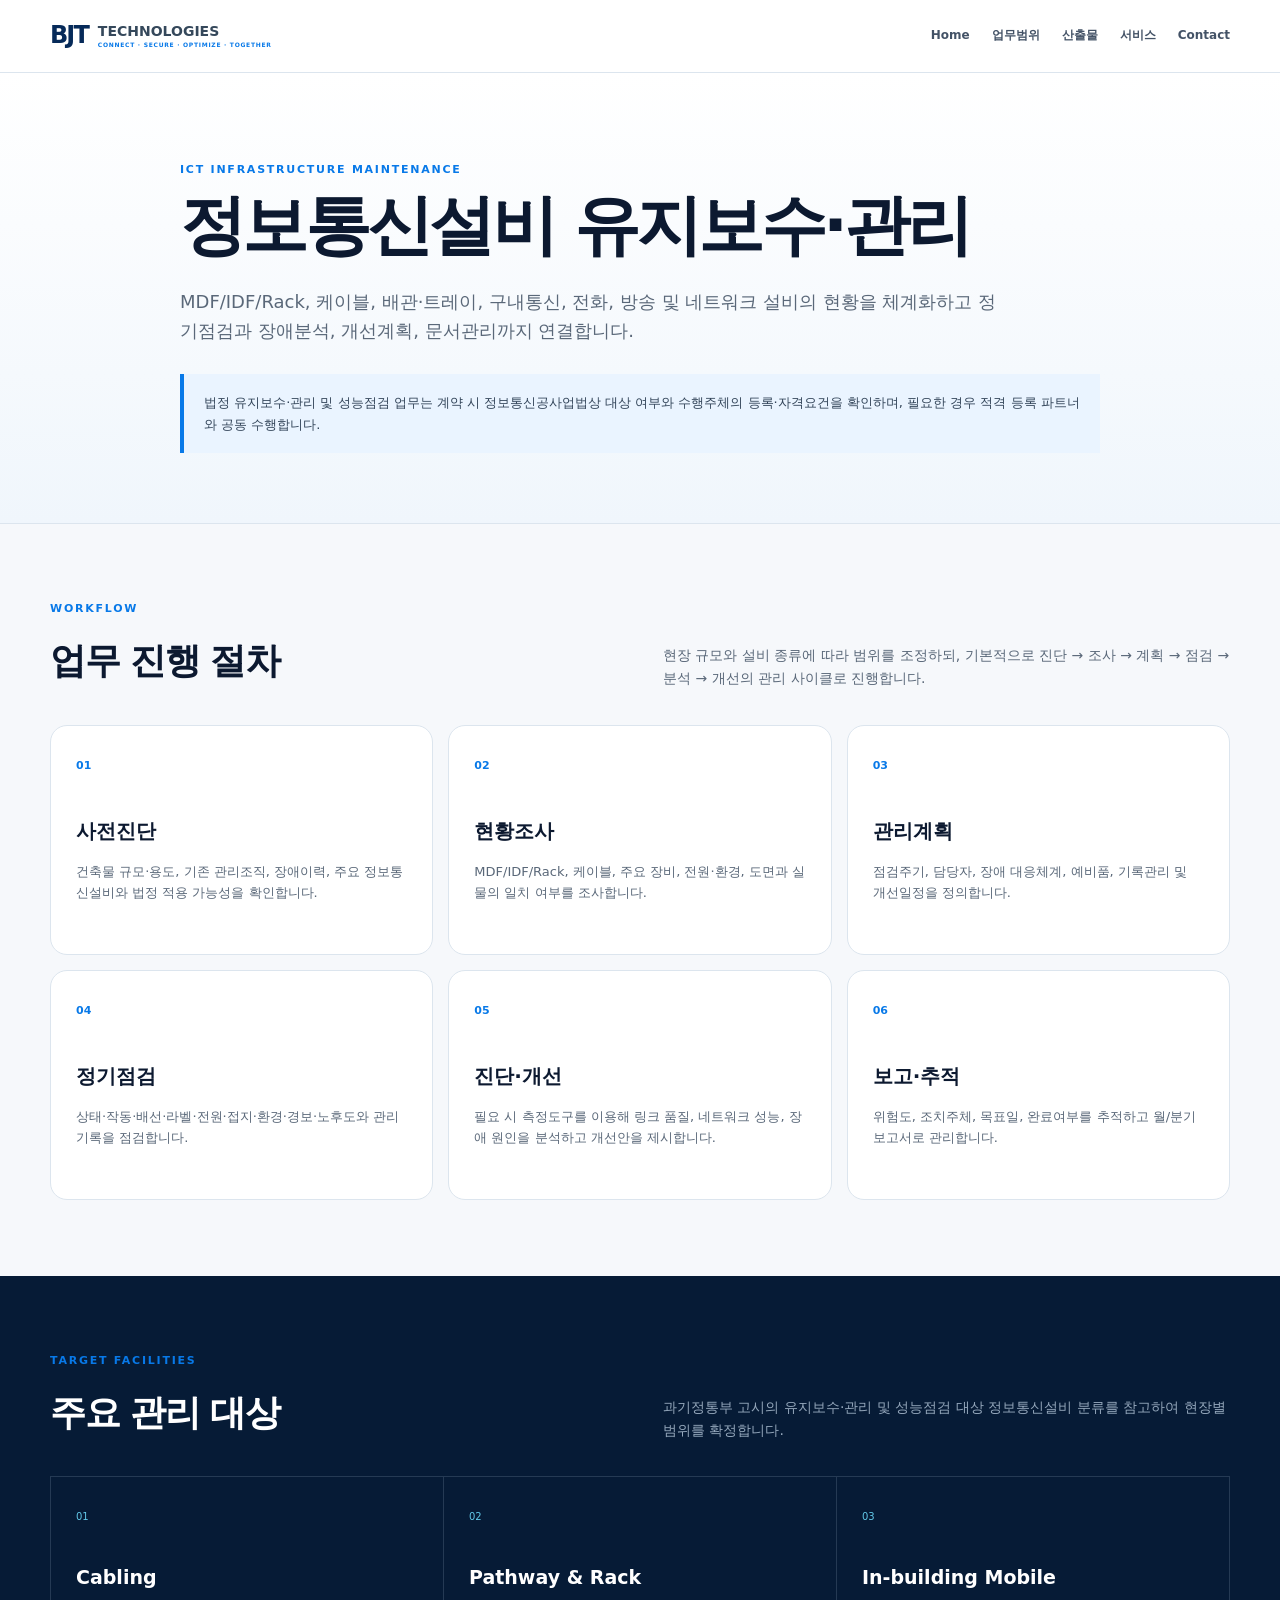
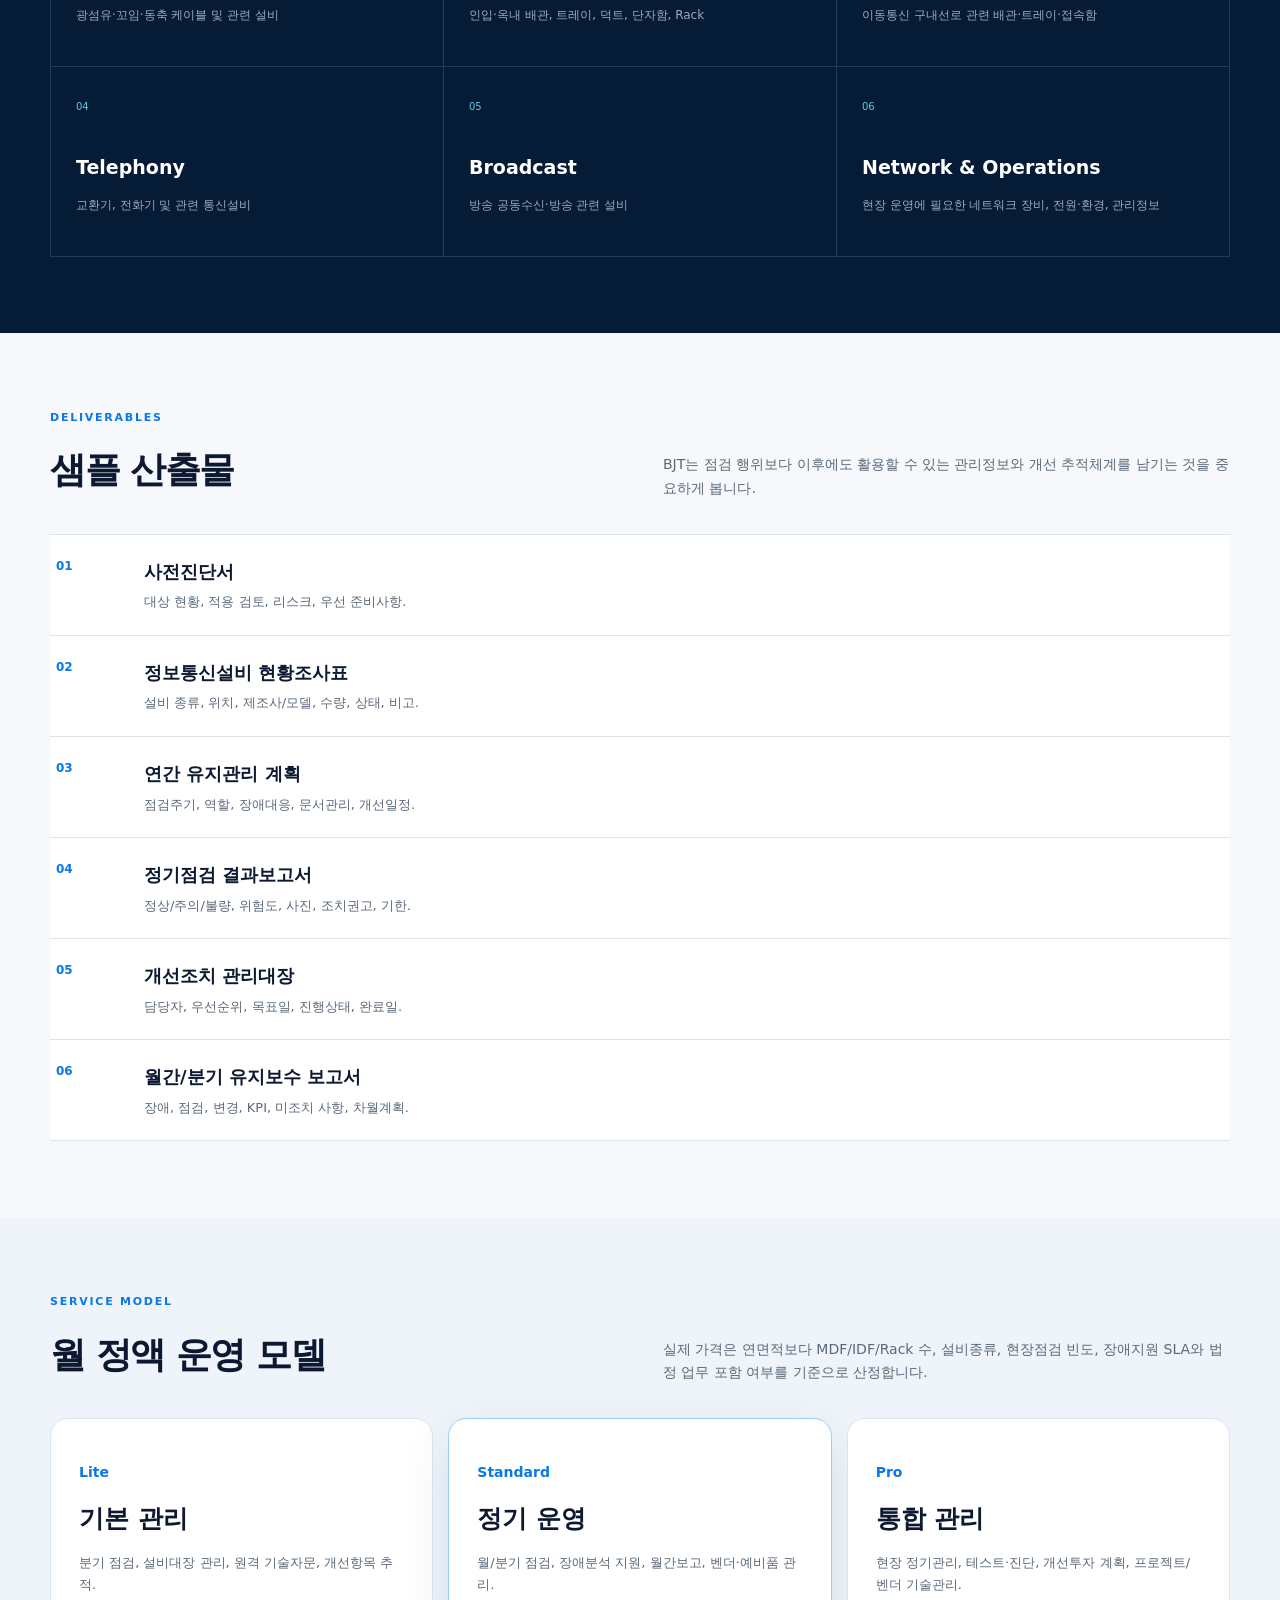
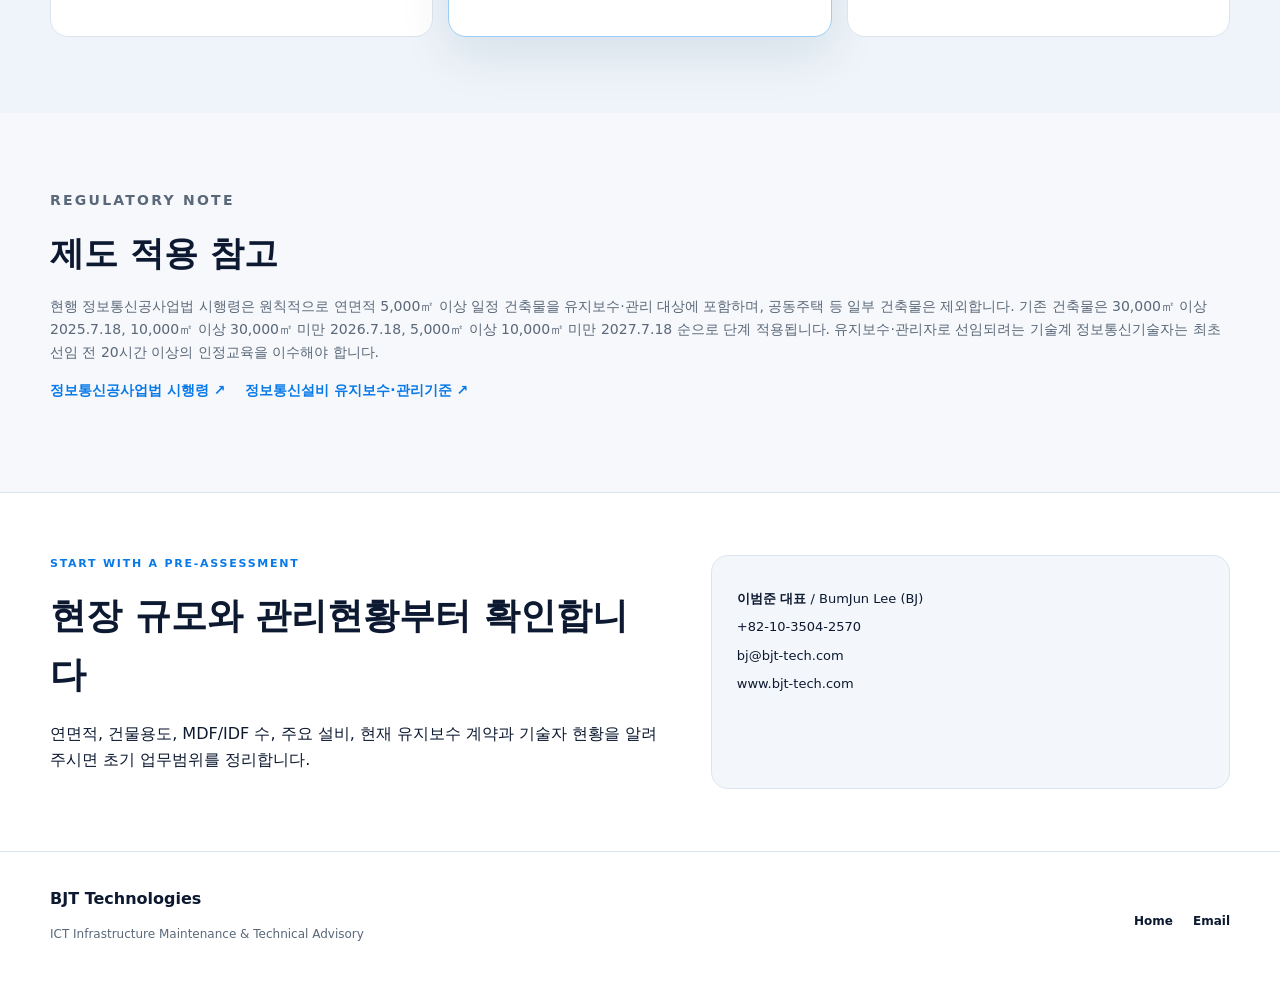
==== maintenance.html @ 9e3549b2 "Add ICT maintenance service page" ====
<!doctype html>
<html lang="ko"><head><meta charset="utf-8"/><meta name="viewport" content="width=device-width, initial-scale=1"/><meta name="description" content="BJT Technologies 정보통신설비 유지보수·관리 서비스: 사전진단, 현황조사, 정기점검, 장애분석, 개선계획, 월간보고."/><title>정보통신설비 유지보수 | BJT Technologies</title><link rel="stylesheet" href="./styles.css"/></head>
<body>
<header class="site-header"><div class="shell nav-wrap"><a class="brand" href="./index.html"><span class="logo-mark">BJT</span><span class="logo-text">TECHNOLOGIES<small>CONNECT · SECURE · OPTIMIZE · TOGETHER</small></span></a><nav class="nav"><a href="./index.html">Home</a><a href="#scope">업무범위</a><a href="#deliverables">산출물</a><a href="#plans">서비스</a><a href="#contact">Contact</a></nav></div></header>
<main>
<section class="hero maintenance-hero"><div class="shell narrow"><p class="eyebrow">ICT INFRASTRUCTURE MAINTENANCE</p><h1>정보통신설비 유지보수·관리</h1><p class="hero-lead">MDF/IDF/Rack, 케이블, 배관·트레이, 구내통신, 전화, 방송 및 네트워크 설비의 현황을 체계화하고 정기점검과 장애분석, 개선계획, 문서관리까지 연결합니다.</p><div class="notice">법정 유지보수·관리 및 성능점검 업무는 계약 시 정보통신공사업법상 대상 여부와 수행주체의 등록·자격요건을 확인하며, 필요한 경우 적격 등록 파트너와 공동 수행합니다.</div></div></section>
<section class="shell section" id="scope"><div class="section-title"><div><p class="eyebrow">WORKFLOW</p><h2>업무 진행 절차</h2></div><p>현장 규모와 설비 종류에 따라 범위를 조정하되, 기본적으로 진단 → 조사 → 계획 → 점검 → 분석 → 개선의 관리 사이클로 진행합니다.</p></div>
<div class="process-grid"><article><b>01</b><h3>사전진단</h3><p>건축물 규모·용도, 기존 관리조직, 장애이력, 주요 정보통신설비와 법정 적용 가능성을 확인합니다.</p></article><article><b>02</b><h3>현황조사</h3><p>MDF/IDF/Rack, 케이블, 주요 장비, 전원·환경, 도면과 실물의 일치 여부를 조사합니다.</p></article><article><b>03</b><h3>관리계획</h3><p>점검주기, 담당자, 장애 대응체계, 예비품, 기록관리 및 개선일정을 정의합니다.</p></article><article><b>04</b><h3>정기점검</h3><p>상태·작동·배선·라벨·전원·접지·환경·경보·노후도와 관리기록을 점검합니다.</p></article><article><b>05</b><h3>진단·개선</h3><p>필요 시 측정도구를 이용해 링크 품질, 네트워크 성능, 장애 원인을 분석하고 개선안을 제시합니다.</p></article><article><b>06</b><h3>보고·추적</h3><p>위험도, 조치주체, 목표일, 완료여부를 추적하고 월/분기 보고서로 관리합니다.</p></article></div></section>
<section class="dark-band"><div class="shell section"><div class="section-title light"><div><p class="eyebrow">TARGET FACILITIES</p><h2>주요 관리 대상</h2></div><p>과기정통부 고시의 유지보수·관리 및 성능점검 대상 정보통신설비 분류를 참고하여 현장별 범위를 확정합니다.</p></div><div class="topic-grid"><article><span>01</span><h3>Cabling</h3><p>광섬유·꼬임·동축 케이블 및 관련 설비</p></article><article><span>02</span><h3>Pathway & Rack</h3><p>인입·옥내 배관, 트레이, 덕트, 단자함, Rack</p></article><article><span>03</span><h3>In-building Mobile</h3><p>이동통신 구내선로 관련 배관·트레이·접속함</p></article><article><span>04</span><h3>Telephony</h3><p>교환기, 전화기 및 관련 통신설비</p></article><article><span>05</span><h3>Broadcast</h3><p>방송 공동수신·방송 관련 설비</p></article><article><span>06</span><h3>Network & Operations</h3><p>현장 운영에 필요한 네트워크 장비, 전원·환경, 관리정보</p></article></div></div></section>
<section class="shell section" id="deliverables"><div class="section-title"><div><p class="eyebrow">DELIVERABLES</p><h2>샘플 산출물</h2></div><p>BJT는 점검 행위보다 이후에도 활용할 수 있는 관리정보와 개선 추적체계를 남기는 것을 중요하게 봅니다.</p></div><div class="deliverable-list"><article><b>01</b><div><h3>사전진단서</h3><p>대상 현황, 적용 검토, 리스크, 우선 준비사항.</p></div></article><article><b>02</b><div><h3>정보통신설비 현황조사표</h3><p>설비 종류, 위치, 제조사/모델, 수량, 상태, 비고.</p></div></article><article><b>03</b><div><h3>연간 유지관리 계획</h3><p>점검주기, 역할, 장애대응, 문서관리, 개선일정.</p></div></article><article><b>04</b><div><h3>정기점검 결과보고서</h3><p>정상/주의/불량, 위험도, 사진, 조치권고, 기한.</p></div></article><article><b>05</b><div><h3>개선조치 관리대장</h3><p>담당자, 우선순위, 목표일, 진행상태, 완료일.</p></div></article><article><b>06</b><div><h3>월간/분기 유지보수 보고서</h3><p>장애, 점검, 변경, KPI, 미조치 사항, 차월계획.</p></div></article></div></section>
<section class="pricing-band" id="plans"><div class="shell section"><div class="section-title"><div><p class="eyebrow">SERVICE MODEL</p><h2>월 정액 운영 모델</h2></div><p>실제 가격은 연면적보다 MDF/IDF/Rack 수, 설비종류, 현장점검 빈도, 장애지원 SLA와 법정 업무 포함 여부를 기준으로 산정합니다.</p></div><div class="plan-grid"><article><h3>Lite</h3><strong>기본 관리</strong><p>분기 점검, 설비대장 관리, 원격 기술자문, 개선항목 추적.</p></article><article class="featured-plan"><h3>Standard</h3><strong>정기 운영</strong><p>월/분기 점검, 장애분석 지원, 월간보고, 벤더·예비품 관리.</p></article><article><h3>Pro</h3><strong>통합 관리</strong><p>현장 정기관리, 테스트·진단, 개선투자 계획, 프로젝트/벤더 기술관리.</p></article></div></div></section>
<section class="shell section compliance"><p class="eyebrow">REGULATORY NOTE</p><h2>제도 적용 참고</h2><p>현행 정보통신공사업법 시행령은 원칙적으로 연면적 5,000㎡ 이상 일정 건축물을 유지보수·관리 대상에 포함하며, 공동주택 등 일부 건축물은 제외합니다. 기존 건축물은 30,000㎡ 이상 2025.7.18, 10,000㎡ 이상 30,000㎡ 미만 2026.7.18, 5,000㎡ 이상 10,000㎡ 미만 2027.7.18 순으로 단계 적용됩니다. 유지보수·관리자로 선임되려는 기술계 정보통신기술자는 최초 선임 전 20시간 이상의 인정교육을 이수해야 합니다.</p><p class="legal-links"><a href="https://www.law.go.kr/LSW/lsLinkCommonInfo.do?lspttninfSeq=189089" target="_blank" rel="noreferrer">정보통신공사업법 시행령 ↗</a><a href="https://www.law.go.kr/admRulLsInfoP.do?admRulSeq=2100000261936" target="_blank" rel="noreferrer">정보통신설비 유지보수·관리기준 ↗</a></p></section>
<section class="contact-band" id="contact"><div class="shell contact-grid"><div><p class="eyebrow">START WITH A PRE-ASSESSMENT</p><h2>현장 규모와 관리현황부터 확인합니다</h2><p>연면적, 건물용도, MDF/IDF 수, 주요 설비, 현재 유지보수 계약과 기술자 현황을 알려주시면 초기 업무범위를 정리합니다.</p></div><div class="contact-card"><p><b>이범준 대표</b> / BumJun Lee (BJ)</p><p>+82-10-3504-2570</p><p><a href="mailto:bj@bjt-tech.com">bj@bjt-tech.com</a></p><p><a href="https://www.bjt-tech.com">www.bjt-tech.com</a></p></div></div></section>
</main><footer><div class="shell footer-grid"><div><strong>BJT Technologies</strong><p>ICT Infrastructure Maintenance & Technical Advisory</p></div><div class="footer-links"><a href="./index.html">Home</a><a href="mailto:bj@bjt-tech.com">Email</a></div></div></footer>
</body></html>
---- styles.css ----
:root{--bg:#f6f8fb;--ink:#0c1930;--muted:#5a6879;--line:#dce5ee;--blue:#0879e8;--cyan:#22b5df;--navy:#061b36;--card:#fff;--max:1180px}*{box-sizing:border-box}html{scroll-behavior:smooth}body{margin:0;background:var(--bg);color:var(--ink);font-family:Inter,ui-sans-serif,system-ui,-apple-system,BlinkMacSystemFont,"Segoe UI","Noto Sans KR",Arial,sans-serif;line-height:1.65}a{color:inherit;text-decoration:none}.shell{width:min(calc(100% - 40px),var(--max));margin:auto}.narrow{width:min(calc(100% - 40px),920px);margin:auto}.site-header{position:sticky;top:0;z-index:30;background:rgba(255,255,255,.94);backdrop-filter:blur(14px);border-bottom:1px solid var(--line)}.nav-wrap{min-height:72px;display:flex;align-items:center;justify-content:space-between;gap:25px}.brand{display:flex;align-items:center;gap:10px}.logo-mark{font-size:24px;font-weight:900;color:#062a59;letter-spacing:-.08em}.logo-text{font-weight:850;font-size:14px;color:#35485b;line-height:1.05}.logo-text small{display:block;font-size:6px;letter-spacing:.12em;color:#0879e8;margin-top:4px}.nav{display:flex;gap:22px;align-items:center;font-size:12px;font-weight:750;color:#435266}.nav a:hover{color:var(--blue)}.hero{background:linear-gradient(180deg,#fff 0%,#f0f6fc 100%);border-bottom:1px solid var(--line)}.corporate-hero{padding:88px 0 76px}.maintenance-hero{padding:88px 0 70px}.hero-grid{display:grid;grid-template-columns:1.35fr .8fr;gap:65px;align-items:center}.eyebrow{margin:0 0 13px;color:var(--blue);font-size:11px;font-weight:850;letter-spacing:.16em}.hero h1{font-size:clamp(42px,6vw,72px);line-height:1.04;letter-spacing:-.055em;margin:0}.maintenance-hero h1{font-size:clamp(42px,6vw,66px)}.hero h1 span{color:var(--blue)}.hero-lead{font-size:18px;color:var(--muted);max-width:820px;margin:26px 0 0}.hero-actions{display:flex;gap:12px;margin-top:32px}.button{display:inline-flex;align-items:center;justify-content:center;padding:12px 18px;border:1px solid var(--line);border-radius:10px;font-size:13px;font-weight:800}.button.primary{background:var(--navy);color:#fff;border-color:var(--navy)}.button.primary:hover{background:var(--blue);border-color:var(--blue)}.button.ghost{background:#fff}.hero-card{background:var(--navy);color:#fff;border-radius:24px;padding:30px;box-shadow:0 28px 70px rgba(9,34,65,.18)}.card-label{font-size:10px;color:#7fd2ee;letter-spacing:.13em}.hero-card h2{font-size:28px;line-height:1.18;letter-spacing:-.035em}.metric{padding:14px 0;border-top:1px solid #243a55}.metric strong,.metric span{display:block}.metric strong{font-size:14px}.metric span{font-size:11px;color:#9eafc2;margin-top:3px}.notice{margin-top:28px;padding:18px 20px;border-left:4px solid var(--blue);background:#eaf4ff;color:#33455a;font-size:13px}.section{padding:76px 0}.section-title{display:grid;grid-template-columns:1fr 1fr;gap:46px;align-items:end;margin-bottom:34px}.section-title h2{font-size:36px;letter-spacing:-.04em;margin:0}.section-title>p{margin:0;color:var(--muted);font-size:14px}.service-grid,.process-grid{display:grid;grid-template-columns:repeat(3,1fr);gap:15px}.service-grid article,.process-grid article{background:#fff;border:1px solid var(--line);border-radius:17px;padding:25px;min-height:230px}.service-grid article>span,.process-grid article>b{font-size:11px;color:var(--blue)}.service-grid h3,.process-grid h3{font-size:20px;margin:38px 0 9px}.service-grid p,.process-grid p{color:var(--muted);font-size:13px}.service-grid a{color:var(--blue);font-size:12px;font-weight:800}.dark-band{background:var(--navy);color:#fff}.section-title.light>p{color:#94a7bb}.split-section{display:grid;grid-template-columns:1fr 1fr;gap:60px}.split-section h2{font-size:42px;line-height:1.12;letter-spacing:-.04em;margin:0}.feature-list p{padding:16px 0;border-bottom:1px solid #263b56;color:#9dafc3;font-size:14px}.feature-list strong{display:block;color:#fff;font-size:16px}.topic-grid{display:grid;grid-template-columns:repeat(3,1fr);border-top:1px solid #253a54;border-left:1px solid #253a54}.topic-grid article{min-height:190px;padding:25px;border-right:1px solid #253a54;border-bottom:1px solid #253a54}.topic-grid span{font-size:10px;color:#62c8e8}.topic-grid h3{font-size:19px;margin:34px 0 8px}.topic-grid p{font-size:12px;color:#9bacc0}.maintenance-callout h2{font-size:38px;line-height:1.22;letter-spacing:-.04em}.steps{display:grid;grid-template-columns:repeat(6,1fr);margin:32px 0;border-top:1px solid var(--line);border-left:1px solid var(--line)}.steps div{background:#fff;padding:18px 12px;border-right:1px solid var(--line);border-bottom:1px solid var(--line)}.steps b{display:block;color:var(--blue);font-size:11px}.steps span{font-weight:750;font-size:13px}.deliverable-list{border-top:1px solid var(--line)}.deliverable-list article{display:grid;grid-template-columns:70px 1fr;gap:18px;padding:22px 6px;border-bottom:1px solid var(--line);background:#fff}.deliverable-list b{color:var(--blue);font-size:12px}.deliverable-list h3{margin:0;font-size:18px}.deliverable-list p{margin:5px 0 0;color:var(--muted);font-size:13px}.pricing-band{background:#eef4f9}.plan-grid{display:grid;grid-template-columns:repeat(3,1fr);gap:15px}.plan-grid article{background:#fff;border:1px solid var(--line);border-radius:18px;padding:28px}.plan-grid h3{font-size:14px;color:var(--blue)}.plan-grid strong{font-size:25px}.plan-grid p{color:var(--muted);font-size:13px}.featured-plan{box-shadow:0 18px 50px rgba(9,53,98,.1);border-color:#9bcdf7!important}.compliance h2{font-size:34px;margin:0 0 14px}.compliance>p{color:var(--muted);font-size:14px}.legal-links{display:flex;gap:20px;flex-wrap:wrap}.legal-links a{color:var(--blue);font-weight:800}.contact-band{background:#fff;border-top:1px solid var(--line);padding:62px 0}.contact-grid{display:grid;grid-template-columns:1fr .85fr;gap:50px}.contact-grid h2{font-size:36px;margin:0}.contact-card{background:#f3f7fb;border:1px solid var(--line);border-radius:17px;padding:25px;font-size:13px}.contact-card p{margin:7px 0}footer{background:#fff;border-top:1px solid var(--line);padding:34px 0}.footer-grid{display:flex;justify-content:space-between;gap:30px}.footer-grid p{color:var(--muted);font-size:12px}.footer-links{display:flex;gap:20px;align-items:center;font-size:12px;font-weight:750}@media(max-width:900px){.hero-grid,.section-title,.split-section,.contact-grid{grid-template-columns:1fr}.service-grid,.process-grid,.topic-grid{grid-template-columns:1fr 1fr}.steps{grid-template-columns:repeat(3,1fr)}.nav a:nth-child(-n+3){display:none}}@media(max-width:600px){.shell,.narrow{width:min(calc(100% - 28px),var(--max))}.hero{padding-top:55px}.hero h1{font-size:42px}.hero-lead{font-size:16px}.hero-actions{flex-direction:column}.service-grid,.process-grid,.topic-grid,.plan-grid{grid-template-columns:1fr}.steps{grid-template-columns:1fr 1fr}.section{padding:56px 0}.section-title h2,.maintenance-callout h2,.contact-grid h2{font-size:30px}.nav a:not(:last-child){display:none}.footer-grid{display:block}.footer-links{margin-top:15px}}
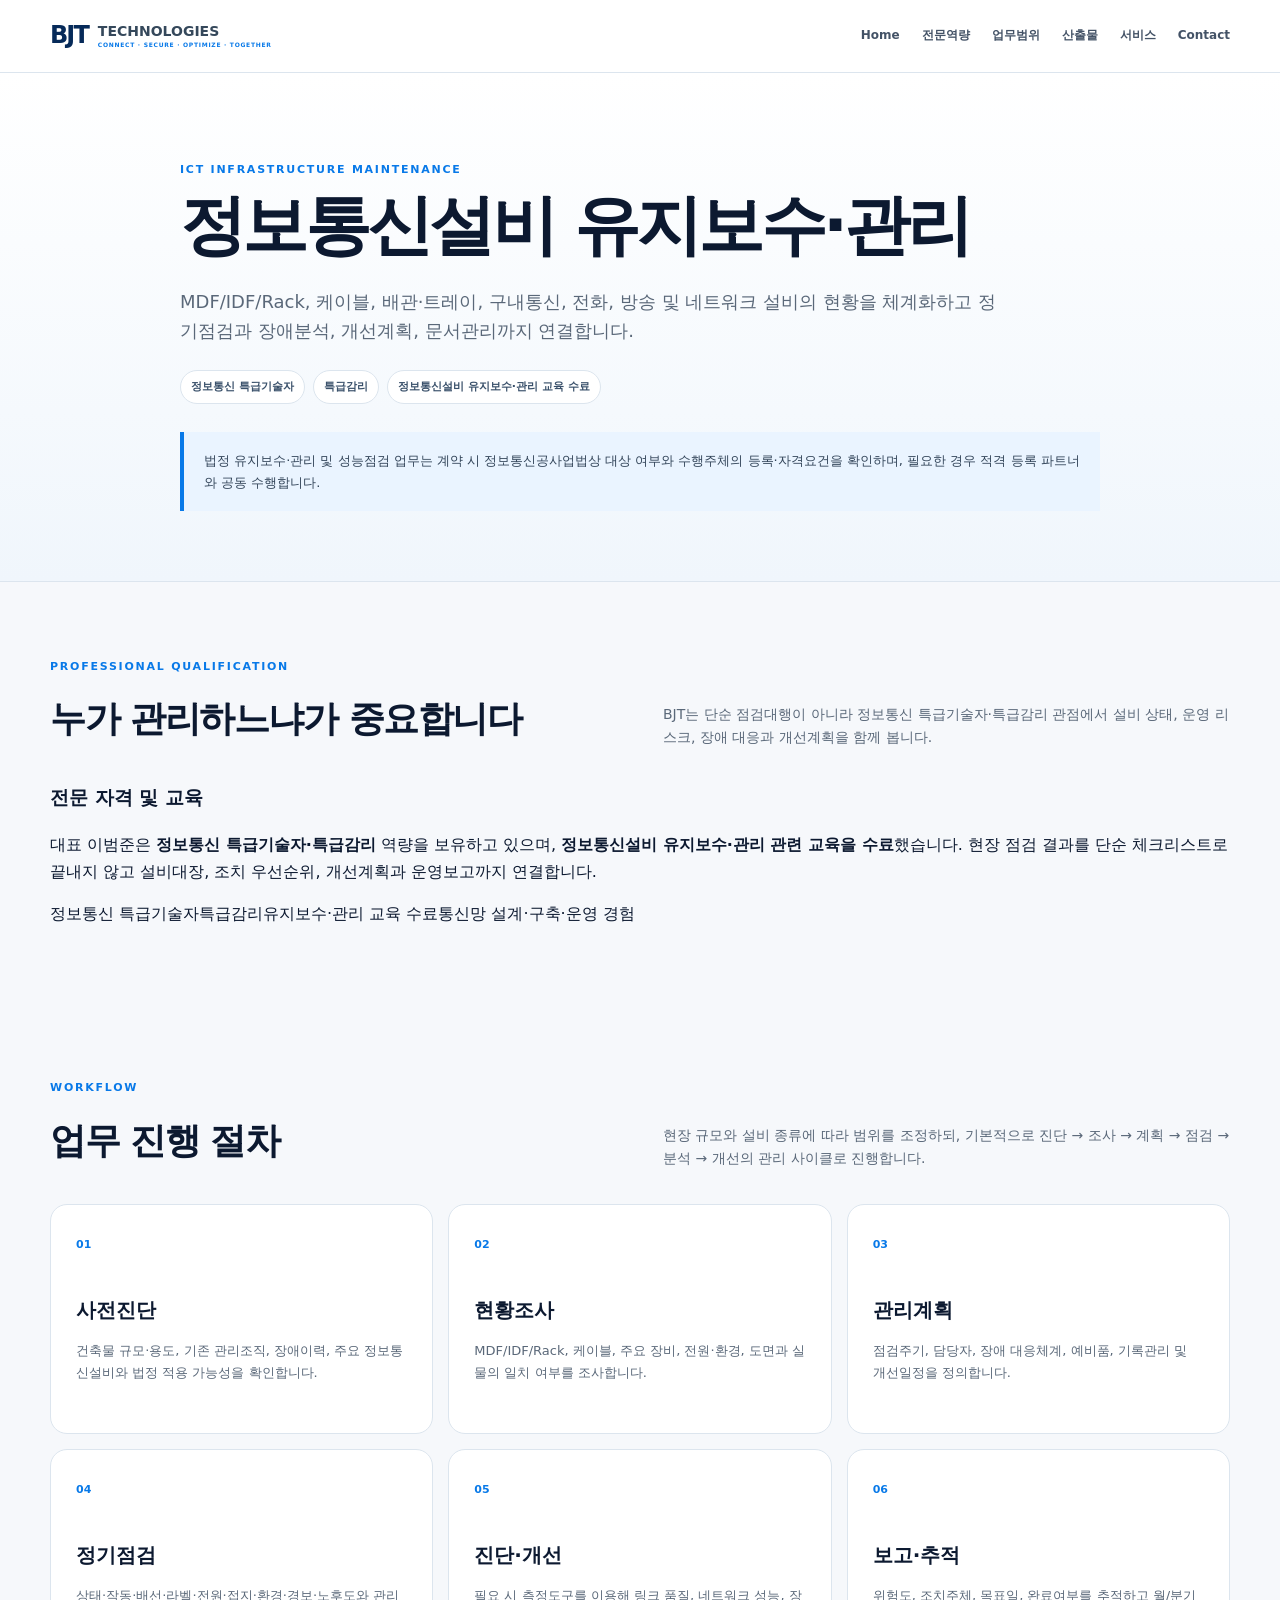
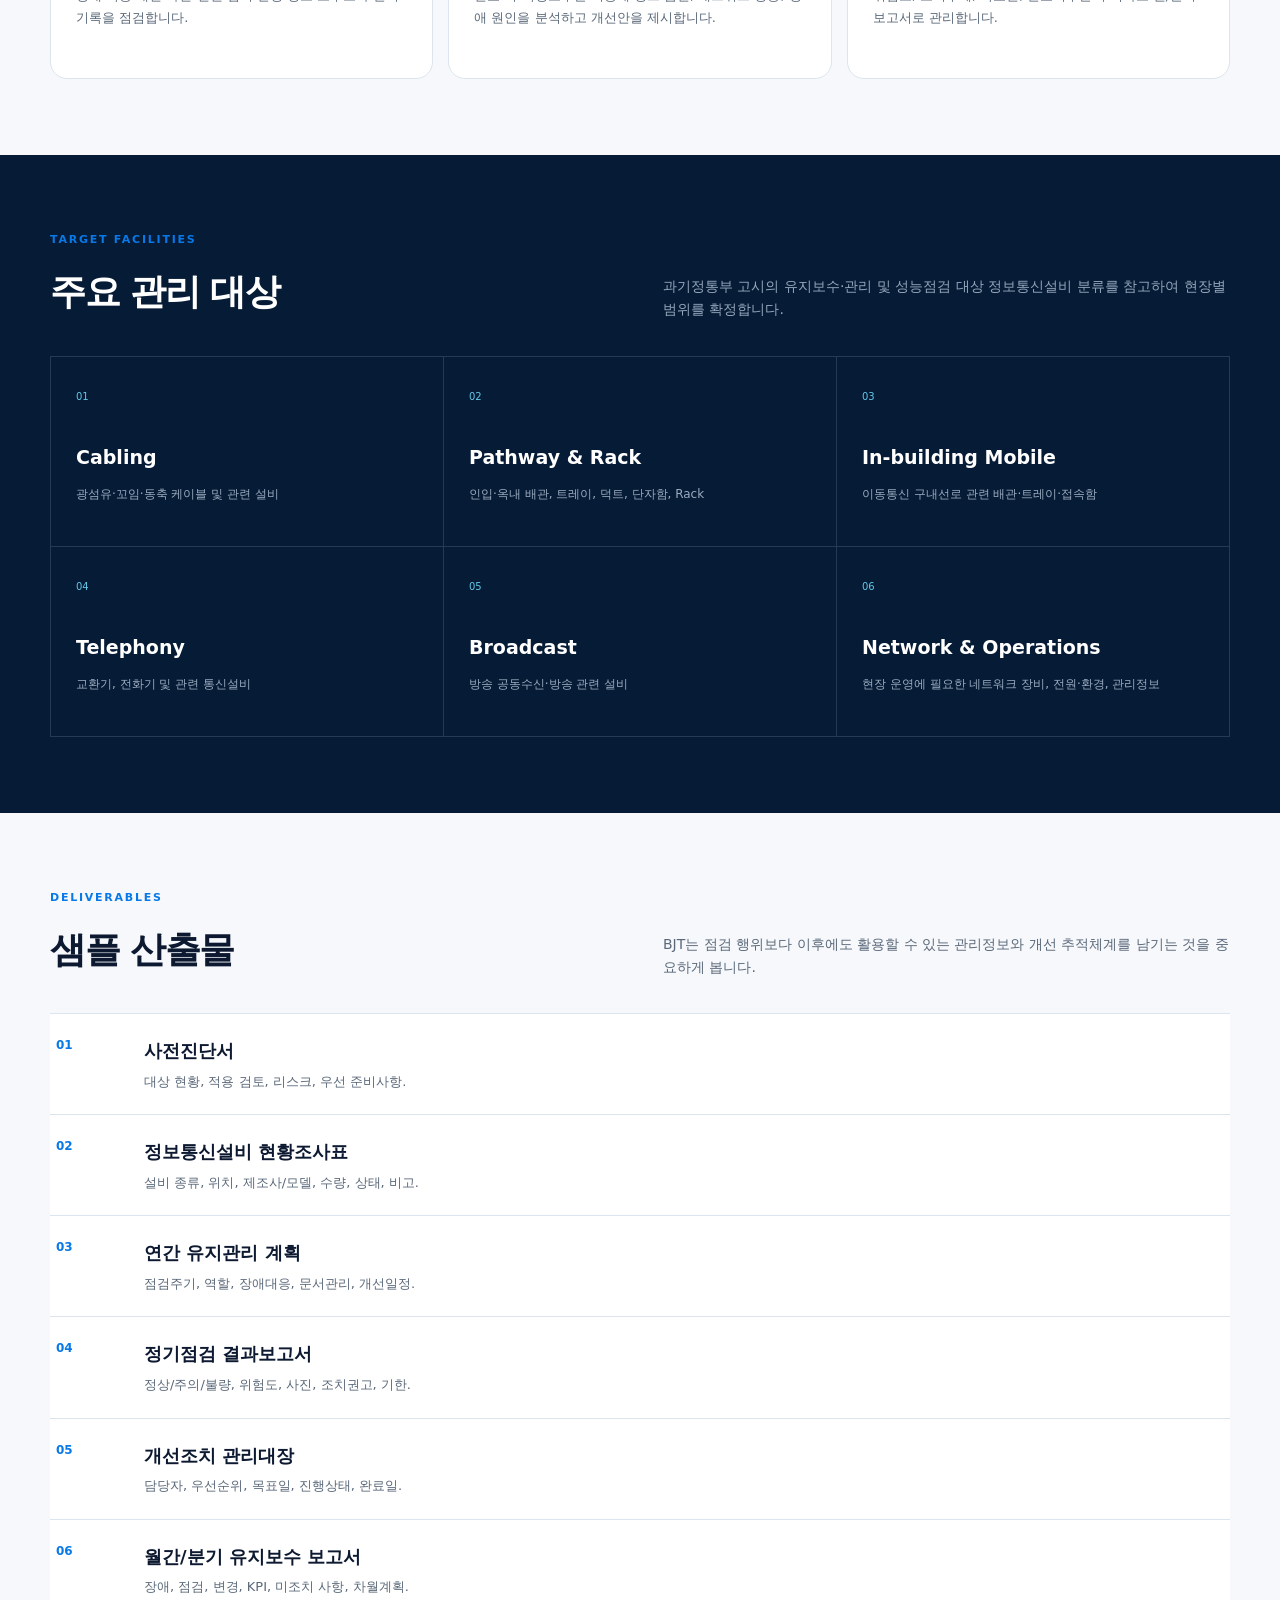
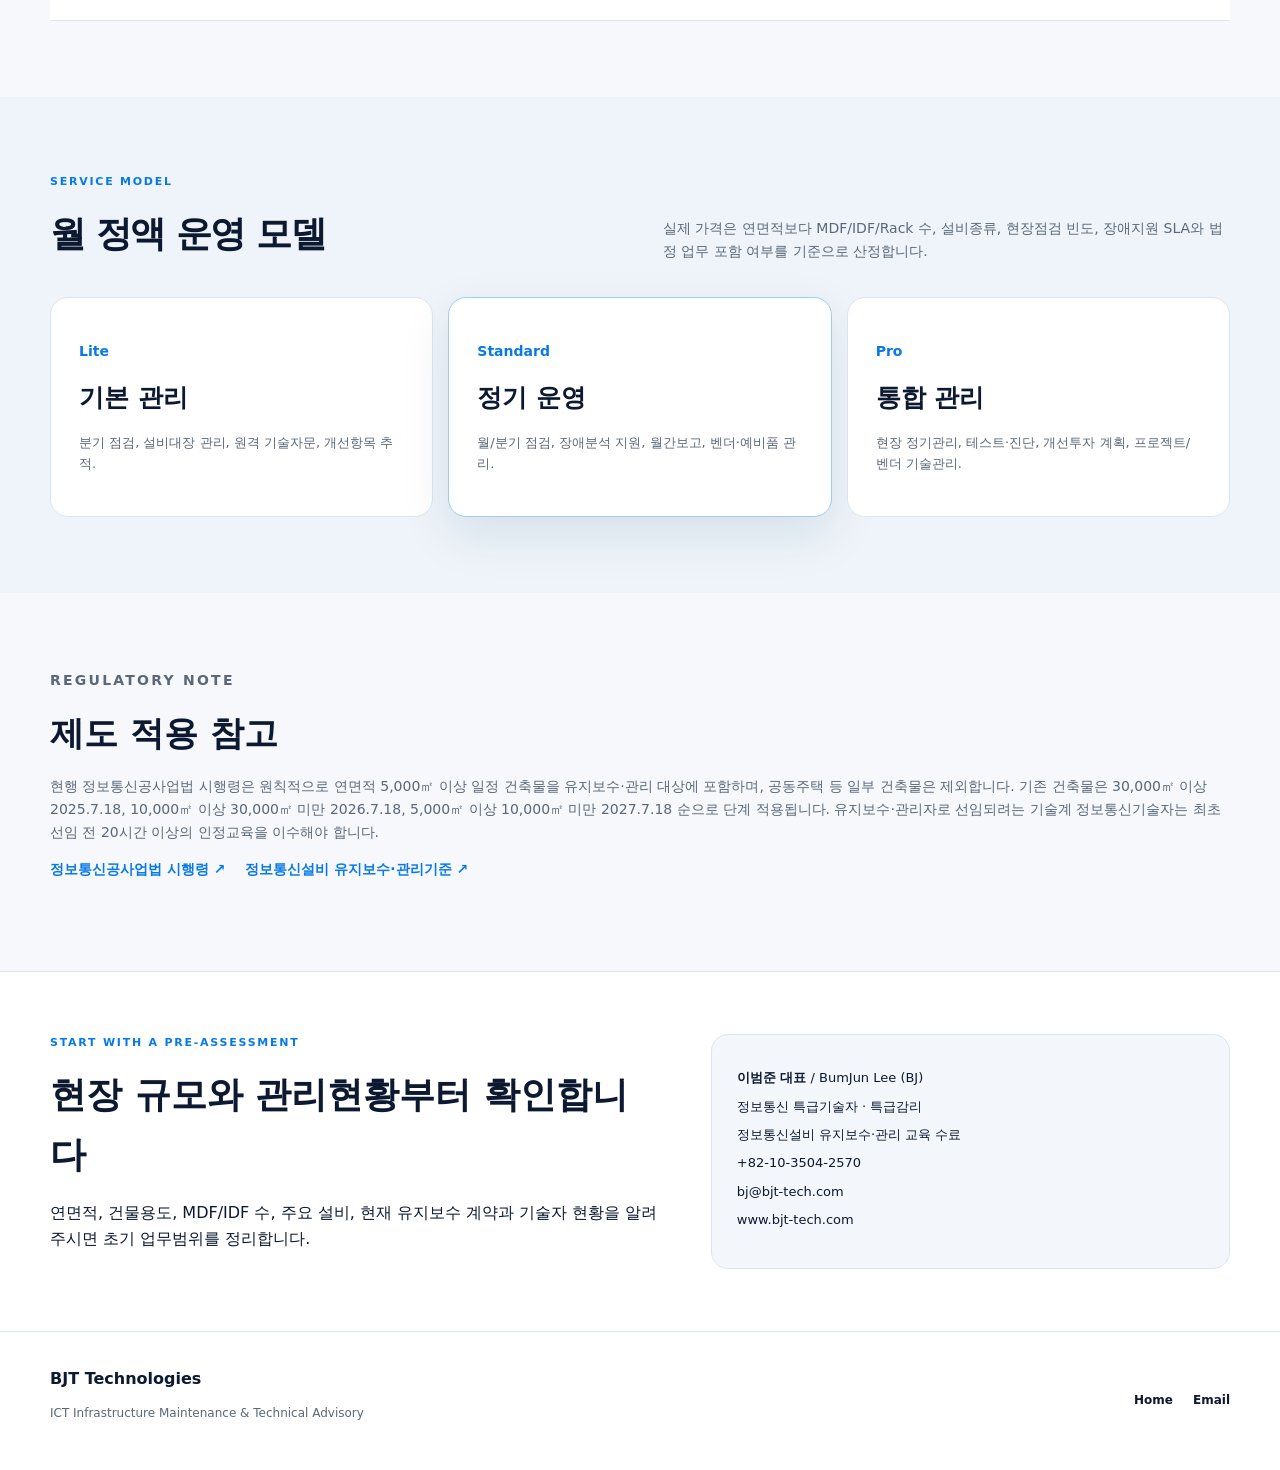
==== commit c76226b6: "Add maintenance training credential and clearer qualification section" ====
--- a/maintenance.html
+++ b/maintenance.html
@@ -1,15 +1,16 @@
 <!doctype html>
 <html lang="ko"><head><meta charset="utf-8"/><meta name="viewport" content="width=device-width, initial-scale=1"/><meta name="description" content="BJT Technologies 정보통신설비 유지보수·관리 서비스: 사전진단, 현황조사, 정기점검, 장애분석, 개선계획, 월간보고."/><title>정보통신설비 유지보수 | BJT Technologies</title><link rel="stylesheet" href="./styles.css"/></head>
 <body>
-<header class="site-header"><div class="shell nav-wrap"><a class="brand" href="./index.html"><span class="logo-mark">BJT</span><span class="logo-text">TECHNOLOGIES<small>CONNECT · SECURE · OPTIMIZE · TOGETHER</small></span></a><nav class="nav"><a href="./index.html">Home</a><a href="#scope">업무범위</a><a href="#deliverables">산출물</a><a href="#plans">서비스</a><a href="#contact">Contact</a></nav></div></header>
+<header class="site-header"><div class="shell nav-wrap"><a class="brand" href="./index.html"><span class="logo-mark">BJT</span><span class="logo-text">TECHNOLOGIES<small>CONNECT · SECURE · OPTIMIZE · TOGETHER</small></span></a><nav class="nav"><a href="./index.html">Home</a><a href="#qualification">전문역량</a><a href="#scope">업무범위</a><a href="#deliverables">산출물</a><a href="#plans">서비스</a><a href="#contact">Contact</a></nav></div></header>
 <main>
-<section class="hero maintenance-hero"><div class="shell narrow"><p class="eyebrow">ICT INFRASTRUCTURE MAINTENANCE</p><h1>정보통신설비 유지보수·관리</h1><p class="hero-lead">MDF/IDF/Rack, 케이블, 배관·트레이, 구내통신, 전화, 방송 및 네트워크 설비의 현황을 체계화하고 정기점검과 장애분석, 개선계획, 문서관리까지 연결합니다.</p><div class="notice">법정 유지보수·관리 및 성능점검 업무는 계약 시 정보통신공사업법상 대상 여부와 수행주체의 등록·자격요건을 확인하며, 필요한 경우 적격 등록 파트너와 공동 수행합니다.</div></div></section>
+<section class="hero maintenance-hero"><div class="shell narrow"><p class="eyebrow">ICT INFRASTRUCTURE MAINTENANCE</p><h1>정보통신설비 유지보수·관리</h1><p class="hero-lead">MDF/IDF/Rack, 케이블, 배관·트레이, 구내통신, 전화, 방송 및 네트워크 설비의 현황을 체계화하고 정기점검과 장애분석, 개선계획, 문서관리까지 연결합니다.</p><div class="trust-strip"><span>정보통신 특급기술자</span><span>특급감리</span><span>정보통신설비 유지보수·관리 교육 수료</span></div><div class="notice">법정 유지보수·관리 및 성능점검 업무는 계약 시 정보통신공사업법상 대상 여부와 수행주체의 등록·자격요건을 확인하며, 필요한 경우 적격 등록 파트너와 공동 수행합니다.</div></div></section>
+<section class="shell section" id="qualification"><div class="section-title"><div><p class="eyebrow">PROFESSIONAL QUALIFICATION</p><h2>누가 관리하느냐가 중요합니다</h2></div><p>BJT는 단순 점검대행이 아니라 정보통신 특급기술자·특급감리 관점에서 설비 상태, 운영 리스크, 장애 대응과 개선계획을 함께 봅니다.</p></div><div class="credential-panel"><div><h3>전문 자격 및 교육</h3><p>대표 이범준은 <strong>정보통신 특급기술자·특급감리</strong> 역량을 보유하고 있으며, <strong>정보통신설비 유지보수·관리 관련 교육을 수료</strong>했습니다. 현장 점검 결과를 단순 체크리스트로 끝내지 않고 설비대장, 조치 우선순위, 개선계획과 운영보고까지 연결합니다.</p></div><div class="credential-list"><span>정보통신 특급기술자</span><span>특급감리</span><span>유지보수·관리 교육 수료</span><span>통신망 설계·구축·운영 경험</span></div></div></section>
 <section class="shell section" id="scope"><div class="section-title"><div><p class="eyebrow">WORKFLOW</p><h2>업무 진행 절차</h2></div><p>현장 규모와 설비 종류에 따라 범위를 조정하되, 기본적으로 진단 → 조사 → 계획 → 점검 → 분석 → 개선의 관리 사이클로 진행합니다.</p></div>
 <div class="process-grid"><article><b>01</b><h3>사전진단</h3><p>건축물 규모·용도, 기존 관리조직, 장애이력, 주요 정보통신설비와 법정 적용 가능성을 확인합니다.</p></article><article><b>02</b><h3>현황조사</h3><p>MDF/IDF/Rack, 케이블, 주요 장비, 전원·환경, 도면과 실물의 일치 여부를 조사합니다.</p></article><article><b>03</b><h3>관리계획</h3><p>점검주기, 담당자, 장애 대응체계, 예비품, 기록관리 및 개선일정을 정의합니다.</p></article><article><b>04</b><h3>정기점검</h3><p>상태·작동·배선·라벨·전원·접지·환경·경보·노후도와 관리기록을 점검합니다.</p></article><article><b>05</b><h3>진단·개선</h3><p>필요 시 측정도구를 이용해 링크 품질, 네트워크 성능, 장애 원인을 분석하고 개선안을 제시합니다.</p></article><article><b>06</b><h3>보고·추적</h3><p>위험도, 조치주체, 목표일, 완료여부를 추적하고 월/분기 보고서로 관리합니다.</p></article></div></section>
 <section class="dark-band"><div class="shell section"><div class="section-title light"><div><p class="eyebrow">TARGET FACILITIES</p><h2>주요 관리 대상</h2></div><p>과기정통부 고시의 유지보수·관리 및 성능점검 대상 정보통신설비 분류를 참고하여 현장별 범위를 확정합니다.</p></div><div class="topic-grid"><article><span>01</span><h3>Cabling</h3><p>광섬유·꼬임·동축 케이블 및 관련 설비</p></article><article><span>02</span><h3>Pathway & Rack</h3><p>인입·옥내 배관, 트레이, 덕트, 단자함, Rack</p></article><article><span>03</span><h3>In-building Mobile</h3><p>이동통신 구내선로 관련 배관·트레이·접속함</p></article><article><span>04</span><h3>Telephony</h3><p>교환기, 전화기 및 관련 통신설비</p></article><article><span>05</span><h3>Broadcast</h3><p>방송 공동수신·방송 관련 설비</p></article><article><span>06</span><h3>Network & Operations</h3><p>현장 운영에 필요한 네트워크 장비, 전원·환경, 관리정보</p></article></div></div></section>
 <section class="shell section" id="deliverables"><div class="section-title"><div><p class="eyebrow">DELIVERABLES</p><h2>샘플 산출물</h2></div><p>BJT는 점검 행위보다 이후에도 활용할 수 있는 관리정보와 개선 추적체계를 남기는 것을 중요하게 봅니다.</p></div><div class="deliverable-list"><article><b>01</b><div><h3>사전진단서</h3><p>대상 현황, 적용 검토, 리스크, 우선 준비사항.</p></div></article><article><b>02</b><div><h3>정보통신설비 현황조사표</h3><p>설비 종류, 위치, 제조사/모델, 수량, 상태, 비고.</p></div></article><article><b>03</b><div><h3>연간 유지관리 계획</h3><p>점검주기, 역할, 장애대응, 문서관리, 개선일정.</p></div></article><article><b>04</b><div><h3>정기점검 결과보고서</h3><p>정상/주의/불량, 위험도, 사진, 조치권고, 기한.</p></div></article><article><b>05</b><div><h3>개선조치 관리대장</h3><p>담당자, 우선순위, 목표일, 진행상태, 완료일.</p></div></article><article><b>06</b><div><h3>월간/분기 유지보수 보고서</h3><p>장애, 점검, 변경, KPI, 미조치 사항, 차월계획.</p></div></article></div></section>
 <section class="pricing-band" id="plans"><div class="shell section"><div class="section-title"><div><p class="eyebrow">SERVICE MODEL</p><h2>월 정액 운영 모델</h2></div><p>실제 가격은 연면적보다 MDF/IDF/Rack 수, 설비종류, 현장점검 빈도, 장애지원 SLA와 법정 업무 포함 여부를 기준으로 산정합니다.</p></div><div class="plan-grid"><article><h3>Lite</h3><strong>기본 관리</strong><p>분기 점검, 설비대장 관리, 원격 기술자문, 개선항목 추적.</p></article><article class="featured-plan"><h3>Standard</h3><strong>정기 운영</strong><p>월/분기 점검, 장애분석 지원, 월간보고, 벤더·예비품 관리.</p></article><article><h3>Pro</h3><strong>통합 관리</strong><p>현장 정기관리, 테스트·진단, 개선투자 계획, 프로젝트/벤더 기술관리.</p></article></div></div></section>
 <section class="shell section compliance"><p class="eyebrow">REGULATORY NOTE</p><h2>제도 적용 참고</h2><p>현행 정보통신공사업법 시행령은 원칙적으로 연면적 5,000㎡ 이상 일정 건축물을 유지보수·관리 대상에 포함하며, 공동주택 등 일부 건축물은 제외합니다. 기존 건축물은 30,000㎡ 이상 2025.7.18, 10,000㎡ 이상 30,000㎡ 미만 2026.7.18, 5,000㎡ 이상 10,000㎡ 미만 2027.7.18 순으로 단계 적용됩니다. 유지보수·관리자로 선임되려는 기술계 정보통신기술자는 최초 선임 전 20시간 이상의 인정교육을 이수해야 합니다.</p><p class="legal-links"><a href="https://www.law.go.kr/LSW/lsLinkCommonInfo.do?lspttninfSeq=189089" target="_blank" rel="noreferrer">정보통신공사업법 시행령 ↗</a><a href="https://www.law.go.kr/admRulLsInfoP.do?admRulSeq=2100000261936" target="_blank" rel="noreferrer">정보통신설비 유지보수·관리기준 ↗</a></p></section>
-<section class="contact-band" id="contact"><div class="shell contact-grid"><div><p class="eyebrow">START WITH A PRE-ASSESSMENT</p><h2>현장 규모와 관리현황부터 확인합니다</h2><p>연면적, 건물용도, MDF/IDF 수, 주요 설비, 현재 유지보수 계약과 기술자 현황을 알려주시면 초기 업무범위를 정리합니다.</p></div><div class="contact-card"><p><b>이범준 대표</b> / BumJun Lee (BJ)</p><p>+82-10-3504-2570</p><p><a href="mailto:bj@bjt-tech.com">bj@bjt-tech.com</a></p><p><a href="https://www.bjt-tech.com">www.bjt-tech.com</a></p></div></div></section>
+<section class="contact-band" id="contact"><div class="shell contact-grid"><div><p class="eyebrow">START WITH A PRE-ASSESSMENT</p><h2>현장 규모와 관리현황부터 확인합니다</h2><p>연면적, 건물용도, MDF/IDF 수, 주요 설비, 현재 유지보수 계약과 기술자 현황을 알려주시면 초기 업무범위를 정리합니다.</p></div><div class="contact-card"><p><b>이범준 대표</b> / BumJun Lee (BJ)</p><p>정보통신 특급기술자 · 특급감리</p><p>정보통신설비 유지보수·관리 교육 수료</p><p>+82-10-3504-2570</p><p><a href="mailto:bj@bjt-tech.com">bj@bjt-tech.com</a></p><p><a href="https://www.bjt-tech.com">www.bjt-tech.com</a></p></div></div></section>
 </main><footer><div class="shell footer-grid"><div><strong>BJT Technologies</strong><p>ICT Infrastructure Maintenance & Technical Advisory</p></div><div class="footer-links"><a href="./index.html">Home</a><a href="mailto:bj@bjt-tech.com">Email</a></div></div></footer>
 </body></html>
--- a/styles.css
+++ b/styles.css
@@ -1 +1 @@
-:root{--bg:#f6f8fb;--ink:#0c1930;--muted:#5a6879;--line:#dce5ee;--blue:#0879e8;--cyan:#22b5df;--navy:#061b36;--card:#fff;--max:1180px}*{box-sizing:border-box}html{scroll-behavior:smooth}body{margin:0;background:var(--bg);color:var(--ink);font-family:Inter,ui-sans-serif,system-ui,-apple-system,BlinkMacSystemFont,"Segoe UI","Noto Sans KR",Arial,sans-serif;line-height:1.65}a{color:inherit;text-decoration:none}.shell{width:min(calc(100% - 40px),var(--max));margin:auto}.narrow{width:min(calc(100% - 40px),920px);margin:auto}.site-header{position:sticky;top:0;z-index:30;background:rgba(255,255,255,.94);backdrop-filter:blur(14px);border-bottom:1px solid var(--line)}.nav-wrap{min-height:72px;display:flex;align-items:center;justify-content:space-between;gap:25px}.brand{display:flex;align-items:center;gap:10px}.logo-mark{font-size:24px;font-weight:900;color:#062a59;letter-spacing:-.08em}.logo-text{font-weight:850;font-size:14px;color:#35485b;line-height:1.05}.logo-text small{display:block;font-size:6px;letter-spacing:.12em;color:#0879e8;margin-top:4px}.nav{display:flex;gap:22px;align-items:center;font-size:12px;font-weight:750;color:#435266}.nav a:hover{color:var(--blue)}.hero{background:linear-gradient(180deg,#fff 0%,#f0f6fc 100%);border-bottom:1px solid var(--line)}.corporate-hero{padding:88px 0 76px}.maintenance-hero{padding:88px 0 70px}.hero-grid{display:grid;grid-template-columns:1.35fr .8fr;gap:65px;align-items:center}.eyebrow{margin:0 0 13px;color:var(--blue);font-size:11px;font-weight:850;letter-spacing:.16em}.hero h1{font-size:clamp(42px,6vw,72px);line-height:1.04;letter-spacing:-.055em;margin:0}.maintenance-hero h1{font-size:clamp(42px,6vw,66px)}.hero h1 span{color:var(--blue)}.hero-lead{font-size:18px;color:var(--muted);max-width:820px;margin:26px 0 0}.hero-actions{display:flex;gap:12px;margin-top:32px}.button{display:inline-flex;align-items:center;justify-content:center;padding:12px 18px;border:1px solid var(--line);border-radius:10px;font-size:13px;font-weight:800}.button.primary{background:var(--navy);color:#fff;border-color:var(--navy)}.button.primary:hover{background:var(--blue);border-color:var(--blue)}.button.ghost{background:#fff}.hero-card{background:var(--navy);color:#fff;border-radius:24px;padding:30px;box-shadow:0 28px 70px rgba(9,34,65,.18)}.card-label{font-size:10px;color:#7fd2ee;letter-spacing:.13em}.hero-card h2{font-size:28px;line-height:1.18;letter-spacing:-.035em}.metric{padding:14px 0;border-top:1px solid #243a55}.metric strong,.metric span{display:block}.metric strong{font-size:14px}.metric span{font-size:11px;color:#9eafc2;margin-top:3px}.notice{margin-top:28px;padding:18px 20px;border-left:4px solid var(--blue);background:#eaf4ff;color:#33455a;font-size:13px}.section{padding:76px 0}.section-title{display:grid;grid-template-columns:1fr 1fr;gap:46px;align-items:end;margin-bottom:34px}.section-title h2{font-size:36px;letter-spacing:-.04em;margin:0}.section-title>p{margin:0;color:var(--muted);font-size:14px}.service-grid,.process-grid{display:grid;grid-template-columns:repeat(3,1fr);gap:15px}.service-grid article,.process-grid article{background:#fff;border:1px solid var(--line);border-radius:17px;padding:25px;min-height:230px}.service-grid article>span,.process-grid article>b{font-size:11px;color:var(--blue)}.service-grid h3,.process-grid h3{font-size:20px;margin:38px 0 9px}.service-grid p,.process-grid p{color:var(--muted);font-size:13px}.service-grid a{color:var(--blue);font-size:12px;font-weight:800}.dark-band{background:var(--navy);color:#fff}.section-title.light>p{color:#94a7bb}.split-section{display:grid;grid-template-columns:1fr 1fr;gap:60px}.split-section h2{font-size:42px;line-height:1.12;letter-spacing:-.04em;margin:0}.feature-list p{padding:16px 0;border-bottom:1px solid #263b56;color:#9dafc3;font-size:14px}.feature-list strong{display:block;color:#fff;font-size:16px}.topic-grid{display:grid;grid-template-columns:repeat(3,1fr);border-top:1px solid #253a54;border-left:1px solid #253a54}.topic-grid article{min-height:190px;padding:25px;border-right:1px solid #253a54;border-bottom:1px solid #253a54}.topic-grid span{font-size:10px;color:#62c8e8}.topic-grid h3{font-size:19px;margin:34px 0 8px}.topic-grid p{font-size:12px;color:#9bacc0}.maintenance-callout h2{font-size:38px;line-height:1.22;letter-spacing:-.04em}.steps{display:grid;grid-template-columns:repeat(6,1fr);margin:32px 0;border-top:1px solid var(--line);border-left:1px solid var(--line)}.steps div{background:#fff;padding:18px 12px;border-right:1px solid var(--line);border-bottom:1px solid var(--line)}.steps b{display:block;color:var(--blue);font-size:11px}.steps span{font-weight:750;font-size:13px}.deliverable-list{border-top:1px solid var(--line)}.deliverable-list article{display:grid;grid-template-columns:70px 1fr;gap:18px;padding:22px 6px;border-bottom:1px solid var(--line);background:#fff}.deliverable-list b{color:var(--blue);font-size:12px}.deliverable-list h3{margin:0;font-size:18px}.deliverable-list p{margin:5px 0 0;color:var(--muted);font-size:13px}.pricing-band{background:#eef4f9}.plan-grid{display:grid;grid-template-columns:repeat(3,1fr);gap:15px}.plan-grid article{background:#fff;border:1px solid var(--line);border-radius:18px;padding:28px}.plan-grid h3{font-size:14px;color:var(--blue)}.plan-grid strong{font-size:25px}.plan-grid p{color:var(--muted);font-size:13px}.featured-plan{box-shadow:0 18px 50px rgba(9,53,98,.1);border-color:#9bcdf7!important}.compliance h2{font-size:34px;margin:0 0 14px}.compliance>p{color:var(--muted);font-size:14px}.legal-links{display:flex;gap:20px;flex-wrap:wrap}.legal-links a{color:var(--blue);font-weight:800}.contact-band{background:#fff;border-top:1px solid var(--line);padding:62px 0}.contact-grid{display:grid;grid-template-columns:1fr .85fr;gap:50px}.contact-grid h2{font-size:36px;margin:0}.contact-card{background:#f3f7fb;border:1px solid var(--line);border-radius:17px;padding:25px;font-size:13px}.contact-card p{margin:7px 0}footer{background:#fff;border-top:1px solid var(--line);padding:34px 0}.footer-grid{display:flex;justify-content:space-between;gap:30px}.footer-grid p{color:var(--muted);font-size:12px}.footer-links{display:flex;gap:20px;align-items:center;font-size:12px;font-weight:750}@media(max-width:900px){.hero-grid,.section-title,.split-section,.contact-grid{grid-template-columns:1fr}.service-grid,.process-grid,.topic-grid{grid-template-columns:1fr 1fr}.steps{grid-template-columns:repeat(3,1fr)}.nav a:nth-child(-n+3){display:none}}@media(max-width:600px){.shell,.narrow{width:min(calc(100% - 28px),var(--max))}.hero{padding-top:55px}.hero h1{font-size:42px}.hero-lead{font-size:16px}.hero-actions{flex-direction:column}.service-grid,.process-grid,.topic-grid,.plan-grid{grid-template-columns:1fr}.steps{grid-template-columns:1fr 1fr}.section{padding:56px 0}.section-title h2,.maintenance-callout h2,.contact-grid h2{font-size:30px}.nav a:not(:last-child){display:none}.footer-grid{display:block}.footer-links{margin-top:15px}}+:root{--bg:#f6f8fb;--ink:#0c1930;--muted:#5a6879;--line:#dce5ee;--blue:#0879e8;--cyan:#22b5df;--navy:#061b36;--card:#fff;--max:1180px}*{box-sizing:border-box}html{scroll-behavior:smooth}body{margin:0;background:var(--bg);color:var(--ink);font-family:Inter,ui-sans-serif,system-ui,-apple-system,BlinkMacSystemFont,"Segoe UI","Noto Sans KR",Arial,sans-serif;line-height:1.65}a{color:inherit;text-decoration:none}.shell{width:min(calc(100% - 40px),var(--max));margin:auto}.narrow{width:min(calc(100% - 40px),920px);margin:auto}.site-header{position:sticky;top:0;z-index:30;background:rgba(255,255,255,.94);backdrop-filter:blur(14px);border-bottom:1px solid var(--line)}.nav-wrap{min-height:72px;display:flex;align-items:center;justify-content:space-between;gap:25px}.brand{display:flex;align-items:center;gap:10px}.logo-mark{font-size:24px;font-weight:900;color:#062a59;letter-spacing:-.08em}.logo-text{font-weight:850;font-size:14px;color:#35485b;line-height:1.05}.logo-text small{display:block;font-size:6px;letter-spacing:.12em;color:#0879e8;margin-top:4px}.nav{display:flex;gap:22px;align-items:center;font-size:12px;font-weight:750;color:#435266}.nav a:hover{color:var(--blue)}.hero{background:linear-gradient(180deg,#fff 0%,#f0f6fc 100%);border-bottom:1px solid var(--line)}.corporate-hero{padding:88px 0 76px}.maintenance-hero{padding:88px 0 70px}.hero-grid{display:grid;grid-template-columns:1.35fr .8fr;gap:65px;align-items:center}.eyebrow{margin:0 0 13px;color:var(--blue);font-size:11px;font-weight:850;letter-spacing:.16em}.hero h1{font-size:clamp(42px,6vw,72px);line-height:1.04;letter-spacing:-.055em;margin:0}.maintenance-hero h1{font-size:clamp(42px,6vw,66px)}.hero h1 span{color:var(--blue)}.hero-lead{font-size:18px;color:var(--muted);max-width:820px;margin:26px 0 0}.hero-actions,.contact-actions{display:flex;gap:12px;margin-top:32px;flex-wrap:wrap}.button{display:inline-flex;align-items:center;justify-content:center;padding:12px 18px;border:1px solid var(--line);border-radius:10px;font-size:13px;font-weight:800}.button.primary{background:var(--navy);color:#fff;border-color:var(--navy)}.button.primary:hover{background:var(--blue);border-color:var(--blue)}.button.ghost{background:#fff}.hero-card{background:var(--navy);color:#fff;border-radius:24px;padding:30px;box-shadow:0 28px 70px rgba(9,34,65,.18)}.card-label{font-size:10px;color:#7fd2ee;letter-spacing:.13em}.hero-card h2{font-size:28px;line-height:1.18;letter-spacing:-.035em}.metric{padding:14px 0;border-top:1px solid #243a55}.metric strong,.metric span{display:block}.metric strong{font-size:14px}.metric span{font-size:11px;color:#9eafc2;margin-top:3px}.notice{margin-top:28px;padding:18px 20px;border-left:4px solid var(--blue);background:#eaf4ff;color:#33455a;font-size:13px}.trust-strip{display:flex;gap:8px;flex-wrap:wrap;margin-top:24px}.trust-strip span{background:#fff;border:1px solid var(--line);padding:7px 10px;border-radius:999px;font-size:11px;font-weight:750;color:#39506a}.section{padding:76px 0}.section-title{display:grid;grid-template-columns:1fr 1fr;gap:46px;align-items:end;margin-bottom:34px}.section-title h2{font-size:36px;letter-spacing:-.04em;margin:0}.section-title>p{margin:0;color:var(--muted);font-size:14px}.service-grid,.process-grid{display:grid;grid-template-columns:repeat(3,1fr);gap:15px}.service-grid article,.process-grid article{background:#fff;border:1px solid var(--line);border-radius:17px;padding:25px;min-height:230px}.service-grid article>span,.process-grid article>b{font-size:11px;color:var(--blue)}.service-grid h3,.process-grid h3{font-size:20px;margin:38px 0 9px}.service-grid p,.process-grid p{color:var(--muted);font-size:13px}.service-grid a{color:var(--blue);font-size:12px;font-weight:800}.core-service-grid{display:grid;grid-template-columns:1fr 1fr;gap:20px}.core-card{background:#fff;border:1px solid var(--line);border-radius:22px;padding:32px;box-shadow:0 16px 50px rgba(9,53,98,.05)}.core-card h3{font-size:28px;letter-spacing:-.035em;margin:8px 0 12px}.service-kicker{margin:0;color:var(--blue);font-size:10px;font-weight:850;letter-spacing:.13em}.service-lead{font-size:15px;color:var(--muted)}.core-card ul{padding-left:20px;margin:22px 0}.core-card li{margin:9px 0;color:#33465c;font-size:13px}.result-box{background:#eef5fb;border-radius:13px;padding:16px 17px;margin:24px 0}.result-box b,.result-box span{display:block}.result-box b{font-size:12px;color:var(--blue);margin-bottom:5px}.result-box span{font-size:13px;color:#34465a}.dark-band{background:var(--navy);color:#fff}.section-title.light>p{color:#94a7bb}.split-section{display:grid;grid-template-columns:1fr 1fr;gap:60px}.split-section h2{font-size:42px;line-height:1.12;letter-spacing:-.04em;margin:0}.feature-list p{padding:16px 0;border-bottom:1px solid #263b56;color:#9dafc3;font-size:14px}.feature-list strong{display:block;color:#fff;font-size:16px}.topic-grid{display:grid;grid-template-columns:repeat(3,1fr);border-top:1px solid #253a54;border-left:1px solid #253a54}.topic-grid article{min-height:190px;padding:25px;border-right:1px solid #253a54;border-bottom:1px solid #253a54}.topic-grid span{font-size:10px;color:#62c8e8}.topic-grid h3{font-size:19px;margin:34px 0 8px}.topic-grid p{font-size:12px;color:#9bacc0}.value-grid{display:grid;grid-template-columns:repeat(4,1fr);border-top:1px solid #253a54;border-left:1px solid #253a54}.value-grid article{padding:26px;border-right:1px solid #253a54;border-bottom:1px solid #253a54}.value-grid b{font-size:10px;color:#62c8e8}.value-grid h3{font-size:19px;margin:30px 0 8px}.value-grid p{font-size:12px;color:#9bacc0}.maintenance-callout h2{font-size:38px;line-height:1.22;letter-spacing:-.04em}.steps{display:grid;grid-template-columns:repeat(6,1fr);margin:32px 0;border-top:1px solid var(--line);border-left:1px solid var(--line)}.steps div{background:#fff;padding:18px 12px;border-right:1px solid var(--line);border-bottom:1px solid var(--line)}.steps b{display:block;color:var(--blue);font-size:11px}.steps span{font-weight:750;font-size:13px}.deliverable-list{border-top:1px solid var(--line)}.deliverable-list article{display:grid;grid-template-columns:70px 1fr;gap:18px;padding:22px 6px;border-bottom:1px solid var(--line);background:#fff}.deliverable-list b{color:var(--blue);font-size:12px}.deliverable-list h3{margin:0;font-size:18px}.deliverable-list p{margin:5px 0 0;color:var(--muted);font-size:13px}.pricing-band{background:#eef4f9}.plan-grid{display:grid;grid-template-columns:repeat(3,1fr);gap:15px}.plan-grid article{background:#fff;border:1px solid var(--line);border-radius:18px;padding:28px}.plan-grid h3{font-size:14px;color:var(--blue)}.plan-grid strong{font-size:25px}.plan-grid p{color:var(--muted);font-size:13px}.featured-plan{box-shadow:0 18px 50px rgba(9,53,98,.1);border-color:#9bcdf7!important}.product-grid{display:grid;grid-template-columns:repeat(3,1fr);gap:15px}.product-grid article{background:#fff;border:1px solid var(--line);border-radius:18px;padding:26px}.product-grid h3{font-size:22px;margin:0 0 8px}.product-grid p{color:var(--muted);font-size:13px}.compliance h2{font-size:34px;margin:0 0 14px}.compliance>p{color:var(--muted);font-size:14px}.legal-links{display:flex;gap:20px;flex-wrap:wrap}.legal-links a{color:var(--blue);font-weight:800}.contact-band{background:#fff;border-top:1px solid var(--line);padding:62px 0}.contact-grid{display:grid;grid-template-columns:1fr .85fr;gap:50px}.contact-grid h2{font-size:36px;margin:0}.contact-card{background:#f3f7fb;border:1px solid var(--line);border-radius:17px;padding:25px;font-size:13px}.contact-card p{margin:7px 0}footer{background:#fff;border-top:1px solid var(--line);padding:34px 0}.footer-grid{display:flex;justify-content:space-between;gap:30px}.footer-grid p{color:var(--muted);font-size:12px}.footer-links{display:flex;gap:20px;align-items:center;font-size:12px;font-weight:750}@media(max-width:900px){.hero-grid,.section-title,.split-section,.contact-grid,.core-service-grid{grid-template-columns:1fr}.service-grid,.process-grid,.topic-grid,.product-grid{grid-template-columns:1fr 1fr}.value-grid{grid-template-columns:1fr 1fr}.steps{grid-template-columns:repeat(3,1fr)}.nav a:nth-child(-n+2){display:none}}@media(max-width:600px){.shell,.narrow{width:min(calc(100% - 28px),var(--max))}.hero{padding-top:55px}.hero h1{font-size:40px}.hero-lead{font-size:16px}.hero-actions,.contact-actions{flex-direction:column}.service-grid,.process-grid,.topic-grid,.plan-grid,.product-grid,.value-grid{grid-template-columns:1fr}.steps{grid-template-columns:1fr 1fr}.section{padding:56px 0}.section-title h2,.maintenance-callout h2,.contact-grid h2{font-size:30px}.nav a:not(:last-child){display:none}.footer-grid{display:block}.footer-links{margin-top:15px}.core-card{padding:24px}.core-card h3{font-size:24px}}
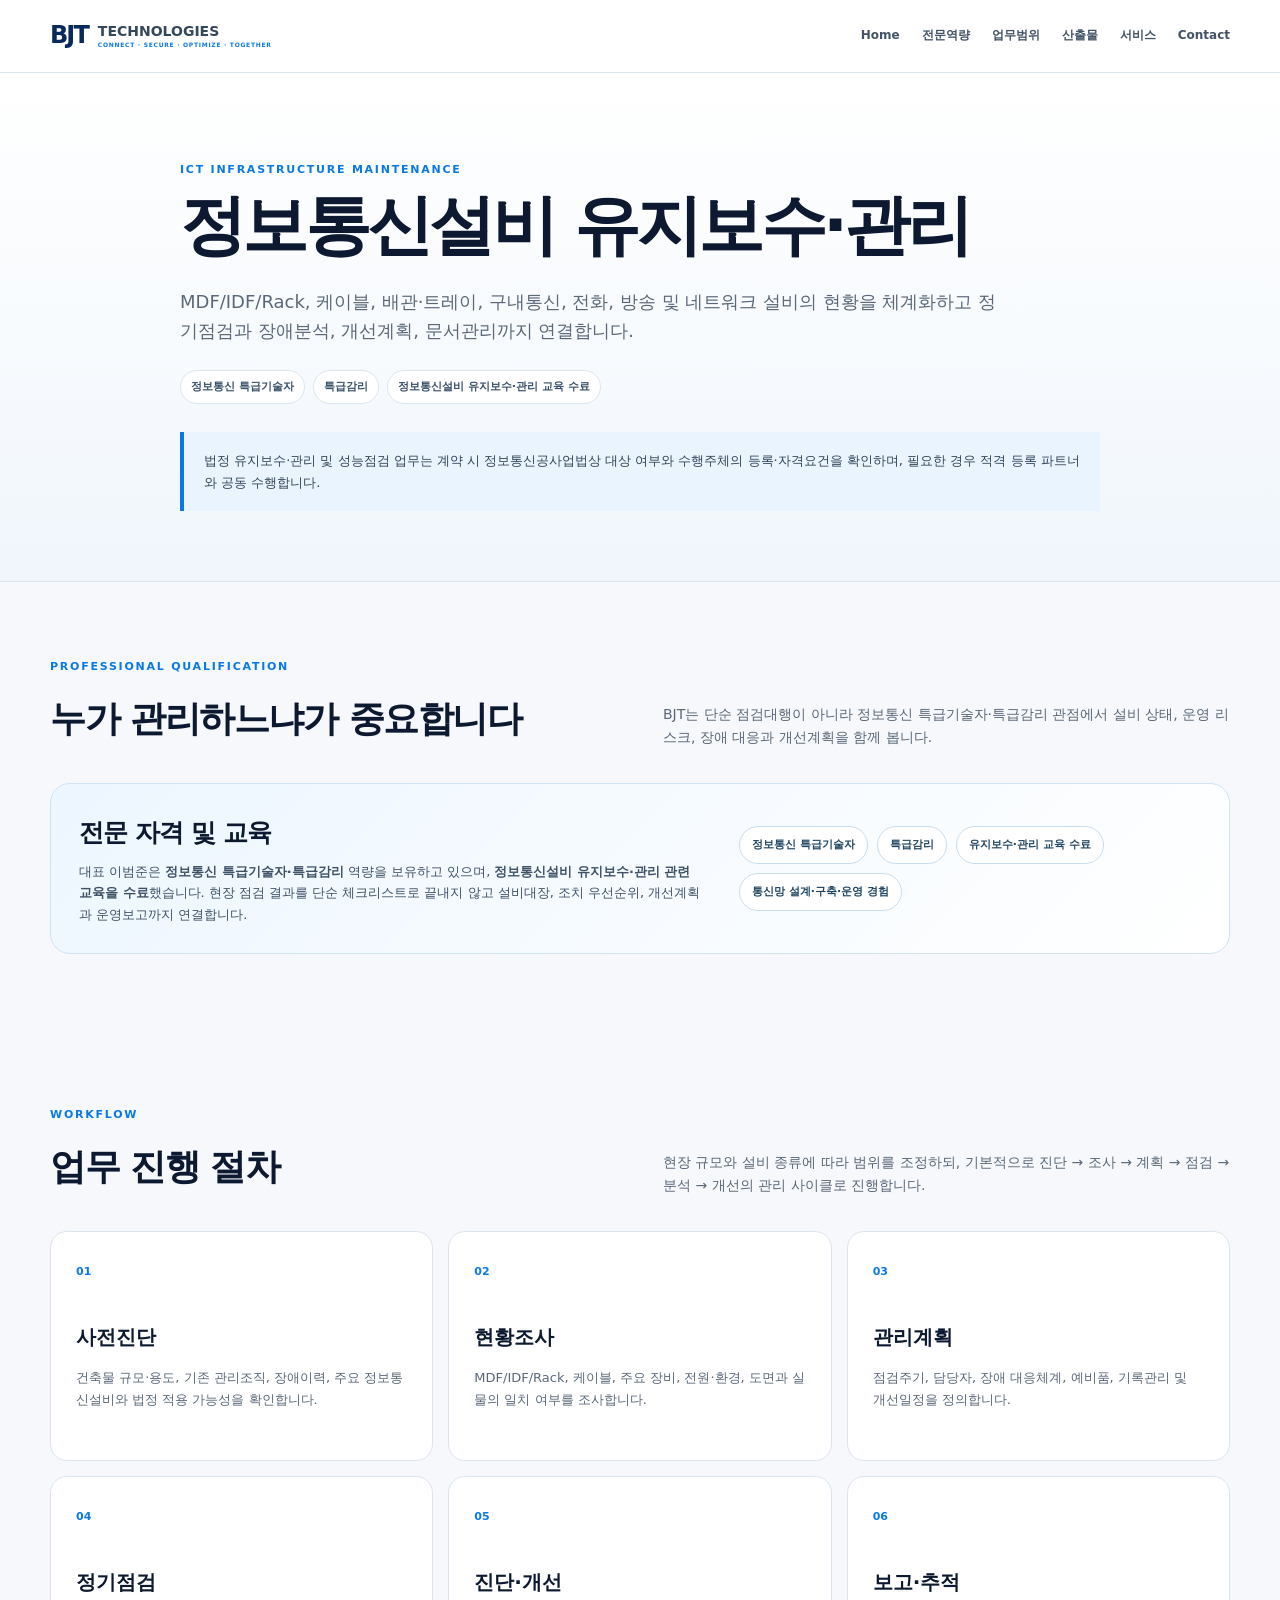
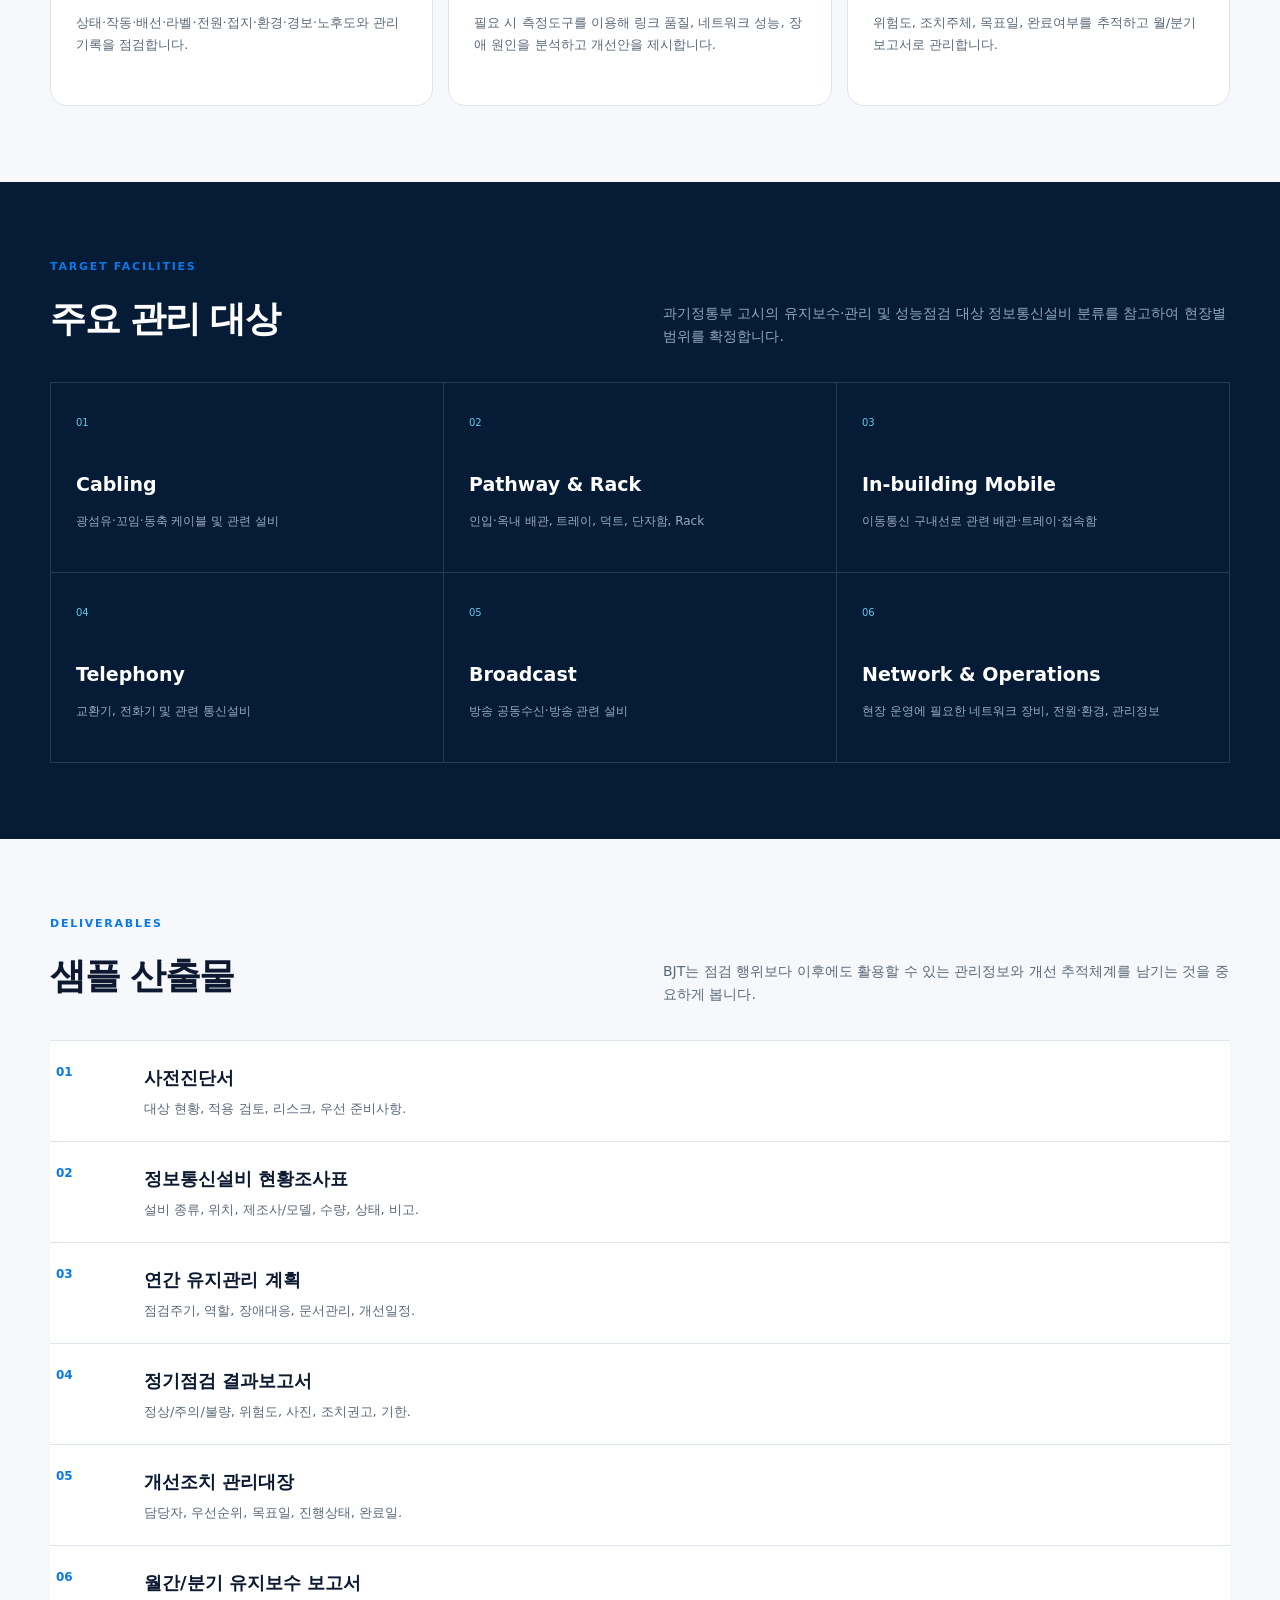
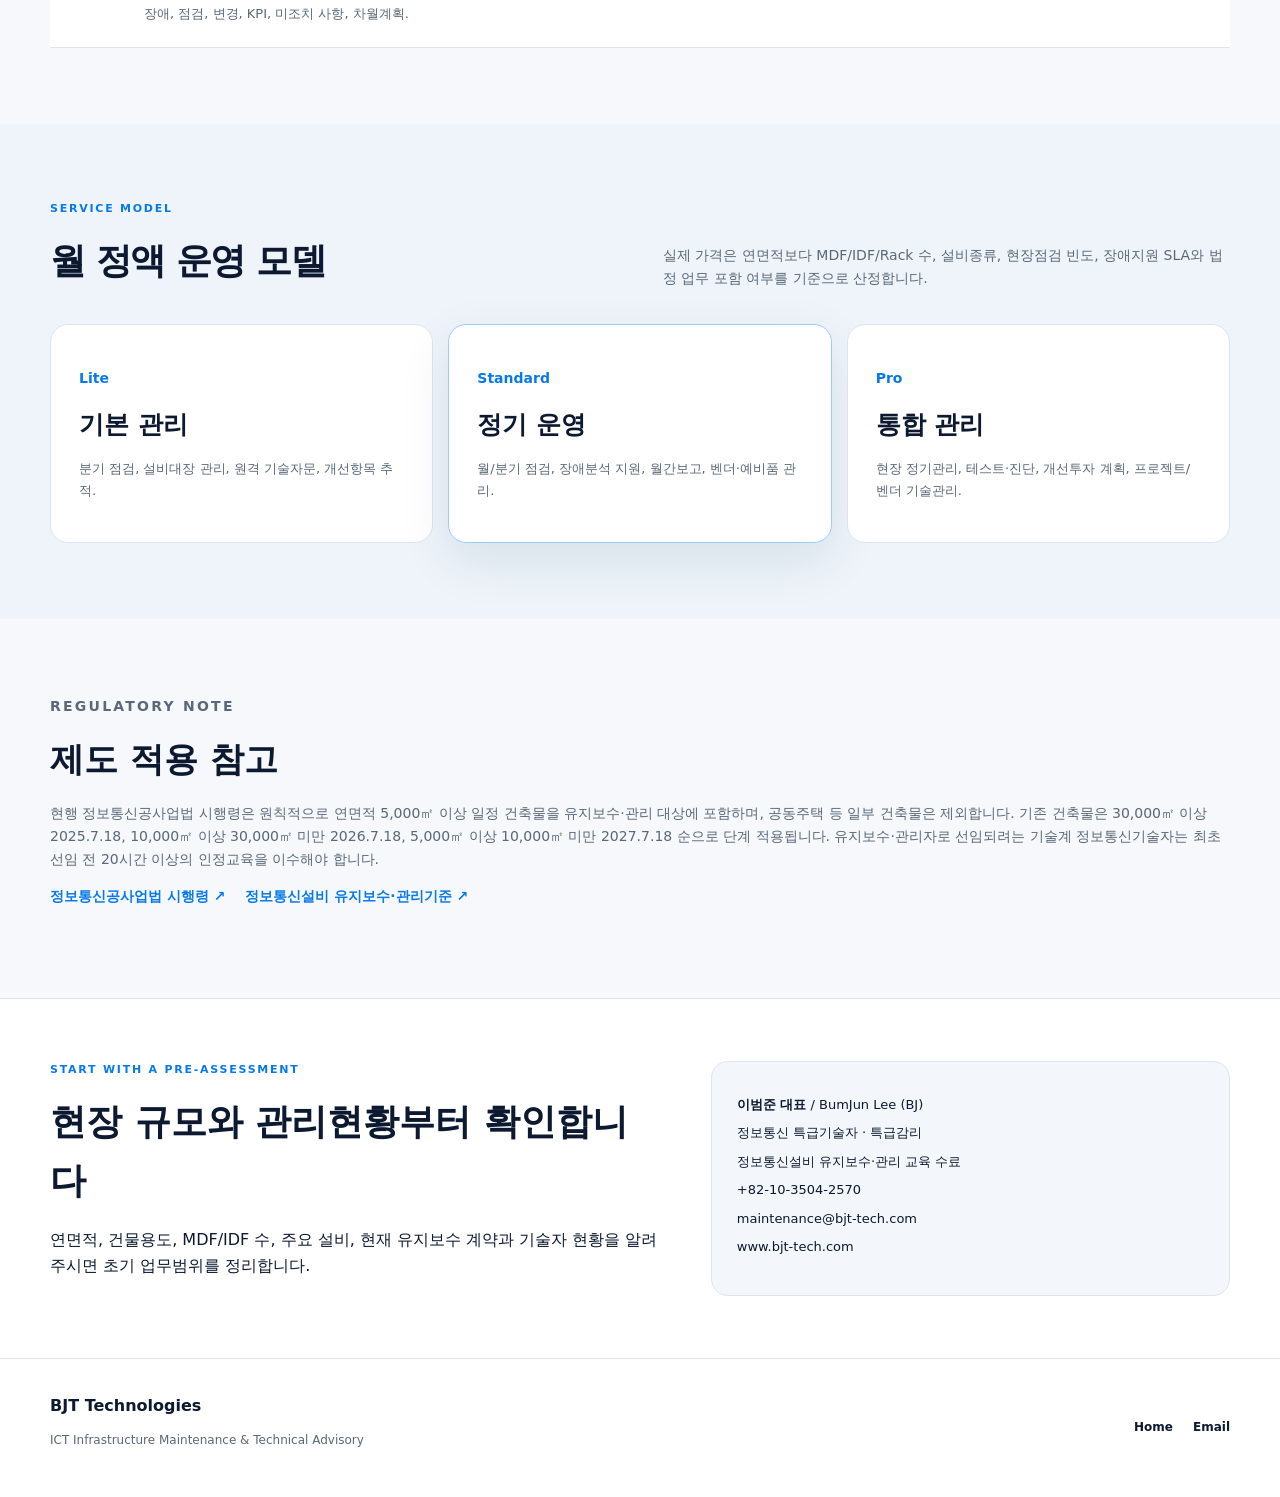
==== commit f0ffd162: "Optimize ICT maintenance page SEO" ====
--- a/maintenance.html
+++ b/maintenance.html
@@ -1,5 +1,5 @@
 <!doctype html>
-<html lang="ko"><head><meta charset="utf-8"/><meta name="viewport" content="width=device-width, initial-scale=1"/><meta name="description" content="BJT Technologies 정보통신설비 유지보수·관리 서비스: 사전진단, 현황조사, 정기점검, 장애분석, 개선계획, 월간보고."/><title>정보통신설비 유지보수 | BJT Technologies</title><link rel="stylesheet" href="./styles.css"/></head>
+<html lang="ko"><head><meta charset="utf-8"/><meta name="viewport" content="width=device-width, initial-scale=1"/><meta name="description" content="BJT Technologies 정보통신설비 유지보수·관리 서비스. 정보통신 특급기술자·특급감리 및 유지보수·관리 교육 수료 기반으로 사전진단, 현황조사, 정기점검, 장애분석, 개선계획, 월간보고를 지원합니다."/><meta name="robots" content="index,follow"/><link rel="canonical" href="https://www.bjt-tech.com/maintenance.html"/><meta property="og:type" content="website"/><meta property="og:title" content="정보통신설비 유지보수·관리 | 특급기술자·특급감리 | BJT Technologies"/><meta property="og:description" content="정보통신설비 현황조사, 정기점검, 장애분석, 설비대장, 개선계획과 월간보고까지 체계적으로 지원합니다."/><meta property="og:url" content="https://www.bjt-tech.com/maintenance.html"/><title>정보통신설비 유지보수·관리 | 특급기술자·특급감리 | BJT Technologies</title><link rel="stylesheet" href="./styles.css"/></head>
 <body>
 <header class="site-header"><div class="shell nav-wrap"><a class="brand" href="./index.html"><span class="logo-mark">BJT</span><span class="logo-text">TECHNOLOGIES<small>CONNECT · SECURE · OPTIMIZE · TOGETHER</small></span></a><nav class="nav"><a href="./index.html">Home</a><a href="#qualification">전문역량</a><a href="#scope">업무범위</a><a href="#deliverables">산출물</a><a href="#plans">서비스</a><a href="#contact">Contact</a></nav></div></header>
 <main>
@@ -11,6 +11,6 @@
 <section class="shell section" id="deliverables"><div class="section-title"><div><p class="eyebrow">DELIVERABLES</p><h2>샘플 산출물</h2></div><p>BJT는 점검 행위보다 이후에도 활용할 수 있는 관리정보와 개선 추적체계를 남기는 것을 중요하게 봅니다.</p></div><div class="deliverable-list"><article><b>01</b><div><h3>사전진단서</h3><p>대상 현황, 적용 검토, 리스크, 우선 준비사항.</p></div></article><article><b>02</b><div><h3>정보통신설비 현황조사표</h3><p>설비 종류, 위치, 제조사/모델, 수량, 상태, 비고.</p></div></article><article><b>03</b><div><h3>연간 유지관리 계획</h3><p>점검주기, 역할, 장애대응, 문서관리, 개선일정.</p></div></article><article><b>04</b><div><h3>정기점검 결과보고서</h3><p>정상/주의/불량, 위험도, 사진, 조치권고, 기한.</p></div></article><article><b>05</b><div><h3>개선조치 관리대장</h3><p>담당자, 우선순위, 목표일, 진행상태, 완료일.</p></div></article><article><b>06</b><div><h3>월간/분기 유지보수 보고서</h3><p>장애, 점검, 변경, KPI, 미조치 사항, 차월계획.</p></div></article></div></section>
 <section class="pricing-band" id="plans"><div class="shell section"><div class="section-title"><div><p class="eyebrow">SERVICE MODEL</p><h2>월 정액 운영 모델</h2></div><p>실제 가격은 연면적보다 MDF/IDF/Rack 수, 설비종류, 현장점검 빈도, 장애지원 SLA와 법정 업무 포함 여부를 기준으로 산정합니다.</p></div><div class="plan-grid"><article><h3>Lite</h3><strong>기본 관리</strong><p>분기 점검, 설비대장 관리, 원격 기술자문, 개선항목 추적.</p></article><article class="featured-plan"><h3>Standard</h3><strong>정기 운영</strong><p>월/분기 점검, 장애분석 지원, 월간보고, 벤더·예비품 관리.</p></article><article><h3>Pro</h3><strong>통합 관리</strong><p>현장 정기관리, 테스트·진단, 개선투자 계획, 프로젝트/벤더 기술관리.</p></article></div></div></section>
 <section class="shell section compliance"><p class="eyebrow">REGULATORY NOTE</p><h2>제도 적용 참고</h2><p>현행 정보통신공사업법 시행령은 원칙적으로 연면적 5,000㎡ 이상 일정 건축물을 유지보수·관리 대상에 포함하며, 공동주택 등 일부 건축물은 제외합니다. 기존 건축물은 30,000㎡ 이상 2025.7.18, 10,000㎡ 이상 30,000㎡ 미만 2026.7.18, 5,000㎡ 이상 10,000㎡ 미만 2027.7.18 순으로 단계 적용됩니다. 유지보수·관리자로 선임되려는 기술계 정보통신기술자는 최초 선임 전 20시간 이상의 인정교육을 이수해야 합니다.</p><p class="legal-links"><a href="https://www.law.go.kr/LSW/lsLinkCommonInfo.do?lspttninfSeq=189089" target="_blank" rel="noreferrer">정보통신공사업법 시행령 ↗</a><a href="https://www.law.go.kr/admRulLsInfoP.do?admRulSeq=2100000261936" target="_blank" rel="noreferrer">정보통신설비 유지보수·관리기준 ↗</a></p></section>
-<section class="contact-band" id="contact"><div class="shell contact-grid"><div><p class="eyebrow">START WITH A PRE-ASSESSMENT</p><h2>현장 규모와 관리현황부터 확인합니다</h2><p>연면적, 건물용도, MDF/IDF 수, 주요 설비, 현재 유지보수 계약과 기술자 현황을 알려주시면 초기 업무범위를 정리합니다.</p></div><div class="contact-card"><p><b>이범준 대표</b> / BumJun Lee (BJ)</p><p>정보통신 특급기술자 · 특급감리</p><p>정보통신설비 유지보수·관리 교육 수료</p><p>+82-10-3504-2570</p><p><a href="mailto:bj@bjt-tech.com">bj@bjt-tech.com</a></p><p><a href="https://www.bjt-tech.com">www.bjt-tech.com</a></p></div></div></section>
-</main><footer><div class="shell footer-grid"><div><strong>BJT Technologies</strong><p>ICT Infrastructure Maintenance & Technical Advisory</p></div><div class="footer-links"><a href="./index.html">Home</a><a href="mailto:bj@bjt-tech.com">Email</a></div></div></footer>
+<section class="contact-band" id="contact"><div class="shell contact-grid"><div><p class="eyebrow">START WITH A PRE-ASSESSMENT</p><h2>현장 규모와 관리현황부터 확인합니다</h2><p>연면적, 건물용도, MDF/IDF 수, 주요 설비, 현재 유지보수 계약과 기술자 현황을 알려주시면 초기 업무범위를 정리합니다.</p></div><div class="contact-card"><p><b>이범준 대표</b> / BumJun Lee (BJ)</p><p>정보통신 특급기술자 · 특급감리</p><p>정보통신설비 유지보수·관리 교육 수료</p><p>+82-10-3504-2570</p><p><a href="mailto:maintenance@bjt-tech.com">maintenance@bjt-tech.com</a></p><p><a href="https://www.bjt-tech.com">www.bjt-tech.com</a></p></div></div></section>
+</main><footer><div class="shell footer-grid"><div><strong>BJT Technologies</strong><p>ICT Infrastructure Maintenance & Technical Advisory</p></div><div class="footer-links"><a href="./index.html">Home</a><a href="mailto:maintenance@bjt-tech.com">Email</a></div></div></footer>
 </body></html>
--- a/styles.css
+++ b/styles.css
@@ -1 +1 @@
-:root{--bg:#f6f8fb;--ink:#0c1930;--muted:#5a6879;--line:#dce5ee;--blue:#0879e8;--cyan:#22b5df;--navy:#061b36;--card:#fff;--max:1180px}*{box-sizing:border-box}html{scroll-behavior:smooth}body{margin:0;background:var(--bg);color:var(--ink);font-family:Inter,ui-sans-serif,system-ui,-apple-system,BlinkMacSystemFont,"Segoe UI","Noto Sans KR",Arial,sans-serif;line-height:1.65}a{color:inherit;text-decoration:none}.shell{width:min(calc(100% - 40px),var(--max));margin:auto}.narrow{width:min(calc(100% - 40px),920px);margin:auto}.site-header{position:sticky;top:0;z-index:30;background:rgba(255,255,255,.94);backdrop-filter:blur(14px);border-bottom:1px solid var(--line)}.nav-wrap{min-height:72px;display:flex;align-items:center;justify-content:space-between;gap:25px}.brand{display:flex;align-items:center;gap:10px}.logo-mark{font-size:24px;font-weight:900;color:#062a59;letter-spacing:-.08em}.logo-text{font-weight:850;font-size:14px;color:#35485b;line-height:1.05}.logo-text small{display:block;font-size:6px;letter-spacing:.12em;color:#0879e8;margin-top:4px}.nav{display:flex;gap:22px;align-items:center;font-size:12px;font-weight:750;color:#435266}.nav a:hover{color:var(--blue)}.hero{background:linear-gradient(180deg,#fff 0%,#f0f6fc 100%);border-bottom:1px solid var(--line)}.corporate-hero{padding:88px 0 76px}.maintenance-hero{padding:88px 0 70px}.hero-grid{display:grid;grid-template-columns:1.35fr .8fr;gap:65px;align-items:center}.eyebrow{margin:0 0 13px;color:var(--blue);font-size:11px;font-weight:850;letter-spacing:.16em}.hero h1{font-size:clamp(42px,6vw,72px);line-height:1.04;letter-spacing:-.055em;margin:0}.maintenance-hero h1{font-size:clamp(42px,6vw,66px)}.hero h1 span{color:var(--blue)}.hero-lead{font-size:18px;color:var(--muted);max-width:820px;margin:26px 0 0}.hero-actions,.contact-actions{display:flex;gap:12px;margin-top:32px;flex-wrap:wrap}.button{display:inline-flex;align-items:center;justify-content:center;padding:12px 18px;border:1px solid var(--line);border-radius:10px;font-size:13px;font-weight:800}.button.primary{background:var(--navy);color:#fff;border-color:var(--navy)}.button.primary:hover{background:var(--blue);border-color:var(--blue)}.button.ghost{background:#fff}.hero-card{background:var(--navy);color:#fff;border-radius:24px;padding:30px;box-shadow:0 28px 70px rgba(9,34,65,.18)}.card-label{font-size:10px;color:#7fd2ee;letter-spacing:.13em}.hero-card h2{font-size:28px;line-height:1.18;letter-spacing:-.035em}.metric{padding:14px 0;border-top:1px solid #243a55}.metric strong,.metric span{display:block}.metric strong{font-size:14px}.metric span{font-size:11px;color:#9eafc2;margin-top:3px}.notice{margin-top:28px;padding:18px 20px;border-left:4px solid var(--blue);background:#eaf4ff;color:#33455a;font-size:13px}.trust-strip{display:flex;gap:8px;flex-wrap:wrap;margin-top:24px}.trust-strip span{background:#fff;border:1px solid var(--line);padding:7px 10px;border-radius:999px;font-size:11px;font-weight:750;color:#39506a}.section{padding:76px 0}.section-title{display:grid;grid-template-columns:1fr 1fr;gap:46px;align-items:end;margin-bottom:34px}.section-title h2{font-size:36px;letter-spacing:-.04em;margin:0}.section-title>p{margin:0;color:var(--muted);font-size:14px}.service-grid,.process-grid{display:grid;grid-template-columns:repeat(3,1fr);gap:15px}.service-grid article,.process-grid article{background:#fff;border:1px solid var(--line);border-radius:17px;padding:25px;min-height:230px}.service-grid article>span,.process-grid article>b{font-size:11px;color:var(--blue)}.service-grid h3,.process-grid h3{font-size:20px;margin:38px 0 9px}.service-grid p,.process-grid p{color:var(--muted);font-size:13px}.service-grid a{color:var(--blue);font-size:12px;font-weight:800}.core-service-grid{display:grid;grid-template-columns:1fr 1fr;gap:20px}.core-card{background:#fff;border:1px solid var(--line);border-radius:22px;padding:32px;box-shadow:0 16px 50px rgba(9,53,98,.05)}.core-card h3{font-size:28px;letter-spacing:-.035em;margin:8px 0 12px}.service-kicker{margin:0;color:var(--blue);font-size:10px;font-weight:850;letter-spacing:.13em}.service-lead{font-size:15px;color:var(--muted)}.core-card ul{padding-left:20px;margin:22px 0}.core-card li{margin:9px 0;color:#33465c;font-size:13px}.result-box{background:#eef5fb;border-radius:13px;padding:16px 17px;margin:24px 0}.result-box b,.result-box span{display:block}.result-box b{font-size:12px;color:var(--blue);margin-bottom:5px}.result-box span{font-size:13px;color:#34465a}.dark-band{background:var(--navy);color:#fff}.section-title.light>p{color:#94a7bb}.split-section{display:grid;grid-template-columns:1fr 1fr;gap:60px}.split-section h2{font-size:42px;line-height:1.12;letter-spacing:-.04em;margin:0}.feature-list p{padding:16px 0;border-bottom:1px solid #263b56;color:#9dafc3;font-size:14px}.feature-list strong{display:block;color:#fff;font-size:16px}.topic-grid{display:grid;grid-template-columns:repeat(3,1fr);border-top:1px solid #253a54;border-left:1px solid #253a54}.topic-grid article{min-height:190px;padding:25px;border-right:1px solid #253a54;border-bottom:1px solid #253a54}.topic-grid span{font-size:10px;color:#62c8e8}.topic-grid h3{font-size:19px;margin:34px 0 8px}.topic-grid p{font-size:12px;color:#9bacc0}.value-grid{display:grid;grid-template-columns:repeat(4,1fr);border-top:1px solid #253a54;border-left:1px solid #253a54}.value-grid article{padding:26px;border-right:1px solid #253a54;border-bottom:1px solid #253a54}.value-grid b{font-size:10px;color:#62c8e8}.value-grid h3{font-size:19px;margin:30px 0 8px}.value-grid p{font-size:12px;color:#9bacc0}.maintenance-callout h2{font-size:38px;line-height:1.22;letter-spacing:-.04em}.steps{display:grid;grid-template-columns:repeat(6,1fr);margin:32px 0;border-top:1px solid var(--line);border-left:1px solid var(--line)}.steps div{background:#fff;padding:18px 12px;border-right:1px solid var(--line);border-bottom:1px solid var(--line)}.steps b{display:block;color:var(--blue);font-size:11px}.steps span{font-weight:750;font-size:13px}.deliverable-list{border-top:1px solid var(--line)}.deliverable-list article{display:grid;grid-template-columns:70px 1fr;gap:18px;padding:22px 6px;border-bottom:1px solid var(--line);background:#fff}.deliverable-list b{color:var(--blue);font-size:12px}.deliverable-list h3{margin:0;font-size:18px}.deliverable-list p{margin:5px 0 0;color:var(--muted);font-size:13px}.pricing-band{background:#eef4f9}.plan-grid{display:grid;grid-template-columns:repeat(3,1fr);gap:15px}.plan-grid article{background:#fff;border:1px solid var(--line);border-radius:18px;padding:28px}.plan-grid h3{font-size:14px;color:var(--blue)}.plan-grid strong{font-size:25px}.plan-grid p{color:var(--muted);font-size:13px}.featured-plan{box-shadow:0 18px 50px rgba(9,53,98,.1);border-color:#9bcdf7!important}.product-grid{display:grid;grid-template-columns:repeat(3,1fr);gap:15px}.product-grid article{background:#fff;border:1px solid var(--line);border-radius:18px;padding:26px}.product-grid h3{font-size:22px;margin:0 0 8px}.product-grid p{color:var(--muted);font-size:13px}.compliance h2{font-size:34px;margin:0 0 14px}.compliance>p{color:var(--muted);font-size:14px}.legal-links{display:flex;gap:20px;flex-wrap:wrap}.legal-links a{color:var(--blue);font-weight:800}.contact-band{background:#fff;border-top:1px solid var(--line);padding:62px 0}.contact-grid{display:grid;grid-template-columns:1fr .85fr;gap:50px}.contact-grid h2{font-size:36px;margin:0}.contact-card{background:#f3f7fb;border:1px solid var(--line);border-radius:17px;padding:25px;font-size:13px}.contact-card p{margin:7px 0}footer{background:#fff;border-top:1px solid var(--line);padding:34px 0}.footer-grid{display:flex;justify-content:space-between;gap:30px}.footer-grid p{color:var(--muted);font-size:12px}.footer-links{display:flex;gap:20px;align-items:center;font-size:12px;font-weight:750}@media(max-width:900px){.hero-grid,.section-title,.split-section,.contact-grid,.core-service-grid{grid-template-columns:1fr}.service-grid,.process-grid,.topic-grid,.product-grid{grid-template-columns:1fr 1fr}.value-grid{grid-template-columns:1fr 1fr}.steps{grid-template-columns:repeat(3,1fr)}.nav a:nth-child(-n+2){display:none}}@media(max-width:600px){.shell,.narrow{width:min(calc(100% - 28px),var(--max))}.hero{padding-top:55px}.hero h1{font-size:40px}.hero-lead{font-size:16px}.hero-actions,.contact-actions{flex-direction:column}.service-grid,.process-grid,.topic-grid,.plan-grid,.product-grid,.value-grid{grid-template-columns:1fr}.steps{grid-template-columns:1fr 1fr}.section{padding:56px 0}.section-title h2,.maintenance-callout h2,.contact-grid h2{font-size:30px}.nav a:not(:last-child){display:none}.footer-grid{display:block}.footer-links{margin-top:15px}.core-card{padding:24px}.core-card h3{font-size:24px}}+:root{--bg:#f6f8fb;--ink:#0c1930;--muted:#5a6879;--line:#dce5ee;--blue:#0879e8;--cyan:#22b5df;--navy:#061b36;--card:#fff;--max:1180px}*{box-sizing:border-box}html{scroll-behavior:smooth}body{margin:0;background:var(--bg);color:var(--ink);font-family:Inter,ui-sans-serif,system-ui,-apple-system,BlinkMacSystemFont,"Segoe UI","Noto Sans KR",Arial,sans-serif;line-height:1.65}a{color:inherit;text-decoration:none}.shell{width:min(calc(100% - 40px),var(--max));margin:auto}.narrow{width:min(calc(100% - 40px),920px);margin:auto}.site-header{position:sticky;top:0;z-index:30;background:rgba(255,255,255,.94);backdrop-filter:blur(14px);border-bottom:1px solid var(--line)}.nav-wrap{min-height:72px;display:flex;align-items:center;justify-content:space-between;gap:25px}.brand{display:flex;align-items:center;gap:10px}.logo-mark{font-size:24px;font-weight:900;color:#062a59;letter-spacing:-.08em}.logo-text{font-weight:850;font-size:14px;color:#35485b;line-height:1.05}.logo-text small{display:block;font-size:6px;letter-spacing:.12em;color:#0879e8;margin-top:4px}.nav{display:flex;gap:22px;align-items:center;font-size:12px;font-weight:750;color:#435266}.nav a:hover{color:var(--blue)}.hero{background:linear-gradient(180deg,#fff 0%,#f0f6fc 100%);border-bottom:1px solid var(--line)}.corporate-hero{padding:88px 0 76px}.maintenance-hero{padding:88px 0 70px}.hero-grid{display:grid;grid-template-columns:1.35fr .8fr;gap:65px;align-items:center}.eyebrow{margin:0 0 13px;color:var(--blue);font-size:11px;font-weight:850;letter-spacing:.16em}.hero h1{font-size:clamp(42px,6vw,72px);line-height:1.04;letter-spacing:-.055em;margin:0}.maintenance-hero h1{font-size:clamp(42px,6vw,66px)}.hero h1 span{color:var(--blue)}.hero-lead{font-size:18px;color:var(--muted);max-width:820px;margin:26px 0 0}.hero-actions,.contact-actions{display:flex;gap:12px;margin-top:32px;flex-wrap:wrap}.button{display:inline-flex;align-items:center;justify-content:center;padding:12px 18px;border:1px solid var(--line);border-radius:10px;font-size:13px;font-weight:800}.button.primary{background:var(--navy);color:#fff;border-color:var(--navy)}.button.primary:hover{background:var(--blue);border-color:var(--blue)}.button.ghost{background:#fff}.hero-card{background:var(--navy);color:#fff;border-radius:24px;padding:30px;box-shadow:0 28px 70px rgba(9,34,65,.18)}.card-label{font-size:10px;color:#7fd2ee;letter-spacing:.13em}.hero-card h2{font-size:28px;line-height:1.18;letter-spacing:-.035em}.metric{padding:14px 0;border-top:1px solid #243a55}.metric strong,.metric span{display:block}.metric strong{font-size:14px}.metric span{font-size:11px;color:#9eafc2;margin-top:3px}.notice{margin-top:28px;padding:18px 20px;border-left:4px solid var(--blue);background:#eaf4ff;color:#33455a;font-size:13px}.trust-strip{display:flex;gap:8px;flex-wrap:wrap;margin-top:24px}.trust-strip span{background:#fff;border:1px solid var(--line);padding:7px 10px;border-radius:999px;font-size:11px;font-weight:750;color:#39506a}.section{padding:76px 0}.section-title{display:grid;grid-template-columns:1fr 1fr;gap:46px;align-items:end;margin-bottom:34px}.section-title h2{font-size:36px;letter-spacing:-.04em;margin:0}.section-title>p{margin:0;color:var(--muted);font-size:14px}.about-section{padding-top:68px}.about-grid{display:grid;grid-template-columns:repeat(4,1fr);gap:14px}.about-grid article{background:#fff;border:1px solid var(--line);border-radius:17px;padding:24px;min-height:215px}.about-grid article>span{font-size:10px;color:var(--blue);font-weight:850}.about-grid h3{font-size:19px;margin:30px 0 8px}.about-grid p{font-size:13px;color:var(--muted);margin:0}.credential-panel{margin-top:22px;background:linear-gradient(135deg,#edf6ff 0%,#fff 100%);border:1px solid #cfe3f5;border-radius:20px;padding:28px;display:grid;grid-template-columns:1.15fr .85fr;gap:35px;align-items:center}.credential-panel h3{font-size:25px;margin:0 0 8px;letter-spacing:-.035em}.credential-panel p{font-size:13px;color:#405268;margin:0}.credential-list{display:flex;flex-wrap:wrap;gap:9px}.credential-list span{background:#fff;border:1px solid #c8deef;border-radius:999px;padding:9px 12px;font-size:11px;font-weight:800;color:#214765}.service-grid,.process-grid{display:grid;grid-template-columns:repeat(3,1fr);gap:15px}.service-grid article,.process-grid article{background:#fff;border:1px solid var(--line);border-radius:17px;padding:25px;min-height:230px}.service-grid article>span,.process-grid article>b{font-size:11px;color:var(--blue)}.service-grid h3,.process-grid h3{font-size:20px;margin:38px 0 9px}.service-grid p,.process-grid p{color:var(--muted);font-size:13px}.service-grid a{color:var(--blue);font-size:12px;font-weight:800}.core-service-grid{display:grid;grid-template-columns:1fr 1fr;gap:20px}.three-core{grid-template-columns:repeat(3,1fr)}.core-card{background:#fff;border:1px solid var(--line);border-radius:22px;padding:32px;box-shadow:0 16px 50px rgba(9,53,98,.05)}.core-card h3{font-size:28px;letter-spacing:-.035em;margin:8px 0 12px}.service-kicker{margin:0;color:var(--blue);font-size:10px;font-weight:850;letter-spacing:.13em}.service-lead{font-size:15px;color:var(--muted)}.core-card ul{padding-left:20px;margin:22px 0}.core-card li{margin:9px 0;color:#33465c;font-size:13px}.result-box{background:#eef5fb;border-radius:13px;padding:16px 17px;margin:24px 0}.result-box b,.result-box span{display:block}.result-box b{font-size:12px;color:var(--blue);margin-bottom:5px}.result-box span{font-size:13px;color:#34465a}.dark-band{background:var(--navy);color:#fff}.section-title.light>p{color:#94a7bb}.split-section{display:grid;grid-template-columns:1fr 1fr;gap:60px}.split-section h2{font-size:42px;line-height:1.12;letter-spacing:-.04em;margin:0}.feature-list p{padding:16px 0;border-bottom:1px solid #263b56;color:#9dafc3;font-size:14px}.feature-list strong{display:block;color:#fff;font-size:16px}.topic-grid{display:grid;grid-template-columns:repeat(3,1fr);border-top:1px solid #253a54;border-left:1px solid #253a54}.topic-grid article{min-height:190px;padding:25px;border-right:1px solid #253a54;border-bottom:1px solid #253a54}.topic-grid span{font-size:10px;color:#62c8e8}.topic-grid h3{font-size:19px;margin:34px 0 8px}.topic-grid p{font-size:12px;color:#9bacc0}.value-grid{display:grid;grid-template-columns:repeat(4,1fr);border-top:1px solid #253a54;border-left:1px solid #253a54}.value-grid article{padding:26px;border-right:1px solid #253a54;border-bottom:1px solid #253a54}.value-grid b{font-size:10px;color:#62c8e8}.value-grid h3{font-size:19px;margin:30px 0 8px}.value-grid p{font-size:12px;color:#9bacc0}.maintenance-callout h2{font-size:38px;line-height:1.22;letter-spacing:-.04em}.steps{display:grid;grid-template-columns:repeat(6,1fr);margin:32px 0;border-top:1px solid var(--line);border-left:1px solid var(--line)}.steps div{background:#fff;padding:18px 12px;border-right:1px solid var(--line);border-bottom:1px solid var(--line)}.steps b{display:block;color:var(--blue);font-size:11px}.steps span{font-weight:750;font-size:13px}.deliverable-list{border-top:1px solid var(--line)}.deliverable-list article{display:grid;grid-template-columns:70px 1fr;gap:18px;padding:22px 6px;border-bottom:1px solid var(--line);background:#fff}.deliverable-list b{color:var(--blue);font-size:12px}.deliverable-list h3{margin:0;font-size:18px}.deliverable-list p{margin:5px 0 0;color:var(--muted);font-size:13px}.pricing-band{background:#eef4f9}.plan-grid{display:grid;grid-template-columns:repeat(3,1fr);gap:15px}.plan-grid article{background:#fff;border:1px solid var(--line);border-radius:18px;padding:28px}.plan-grid h3{font-size:14px;color:var(--blue)}.plan-grid strong{font-size:25px}.plan-grid p{color:var(--muted);font-size:13px}.featured-plan{box-shadow:0 18px 50px rgba(9,53,98,.1);border-color:#9bcdf7!important}.product-grid{display:grid;grid-template-columns:repeat(3,1fr);gap:15px}.product-grid article{background:#fff;border:1px solid var(--line);border-radius:18px;padding:26px}.product-grid h3{font-size:22px;margin:0 0 8px}.product-grid p{color:var(--muted);font-size:13px}.compliance h2{font-size:34px;margin:0 0 14px}.compliance>p{color:var(--muted);font-size:14px}.legal-links{display:flex;gap:20px;flex-wrap:wrap}.legal-links a{color:var(--blue);font-weight:800}.contact-band{background:#fff;border-top:1px solid var(--line);padding:62px 0}.contact-grid{display:grid;grid-template-columns:1fr .85fr;gap:50px}.contact-grid h2{font-size:36px;margin:0}.contact-card{background:#f3f7fb;border:1px solid var(--line);border-radius:17px;padding:25px;font-size:13px}.contact-card p{margin:7px 0}footer{background:#fff;border-top:1px solid var(--line);padding:34px 0}.footer-grid{display:flex;justify-content:space-between;gap:30px}.footer-grid p{color:var(--muted);font-size:12px}.footer-links{display:flex;gap:20px;align-items:center;font-size:12px;font-weight:750}@media(max-width:1000px){.three-core{grid-template-columns:1fr}.about-grid{grid-template-columns:1fr 1fr}.credential-panel{grid-template-columns:1fr}}@media(max-width:900px){.hero-grid,.section-title,.split-section,.contact-grid,.core-service-grid{grid-template-columns:1fr}.service-grid,.process-grid,.topic-grid,.product-grid{grid-template-columns:1fr 1fr}.value-grid{grid-template-columns:1fr 1fr}.steps{grid-template-columns:repeat(3,1fr)}.nav a:nth-child(-n+2){display:none}}@media(max-width:600px){.shell,.narrow{width:min(calc(100% - 28px),var(--max))}.hero{padding-top:55px}.hero h1{font-size:40px}.hero-lead{font-size:16px}.hero-actions,.contact-actions{flex-direction:column}.service-grid,.process-grid,.topic-grid,.plan-grid,.product-grid,.value-grid,.about-grid{grid-template-columns:1fr}.steps{grid-template-columns:1fr 1fr}.section{padding:56px 0}.section-title h2,.maintenance-callout h2,.contact-grid h2{font-size:30px}.nav a:not(:last-child){display:none}.footer-grid{display:block}.footer-links{margin-top:15px}.core-card{padding:24px}.core-card h3{font-size:24px}.credential-panel{padding:22px}}
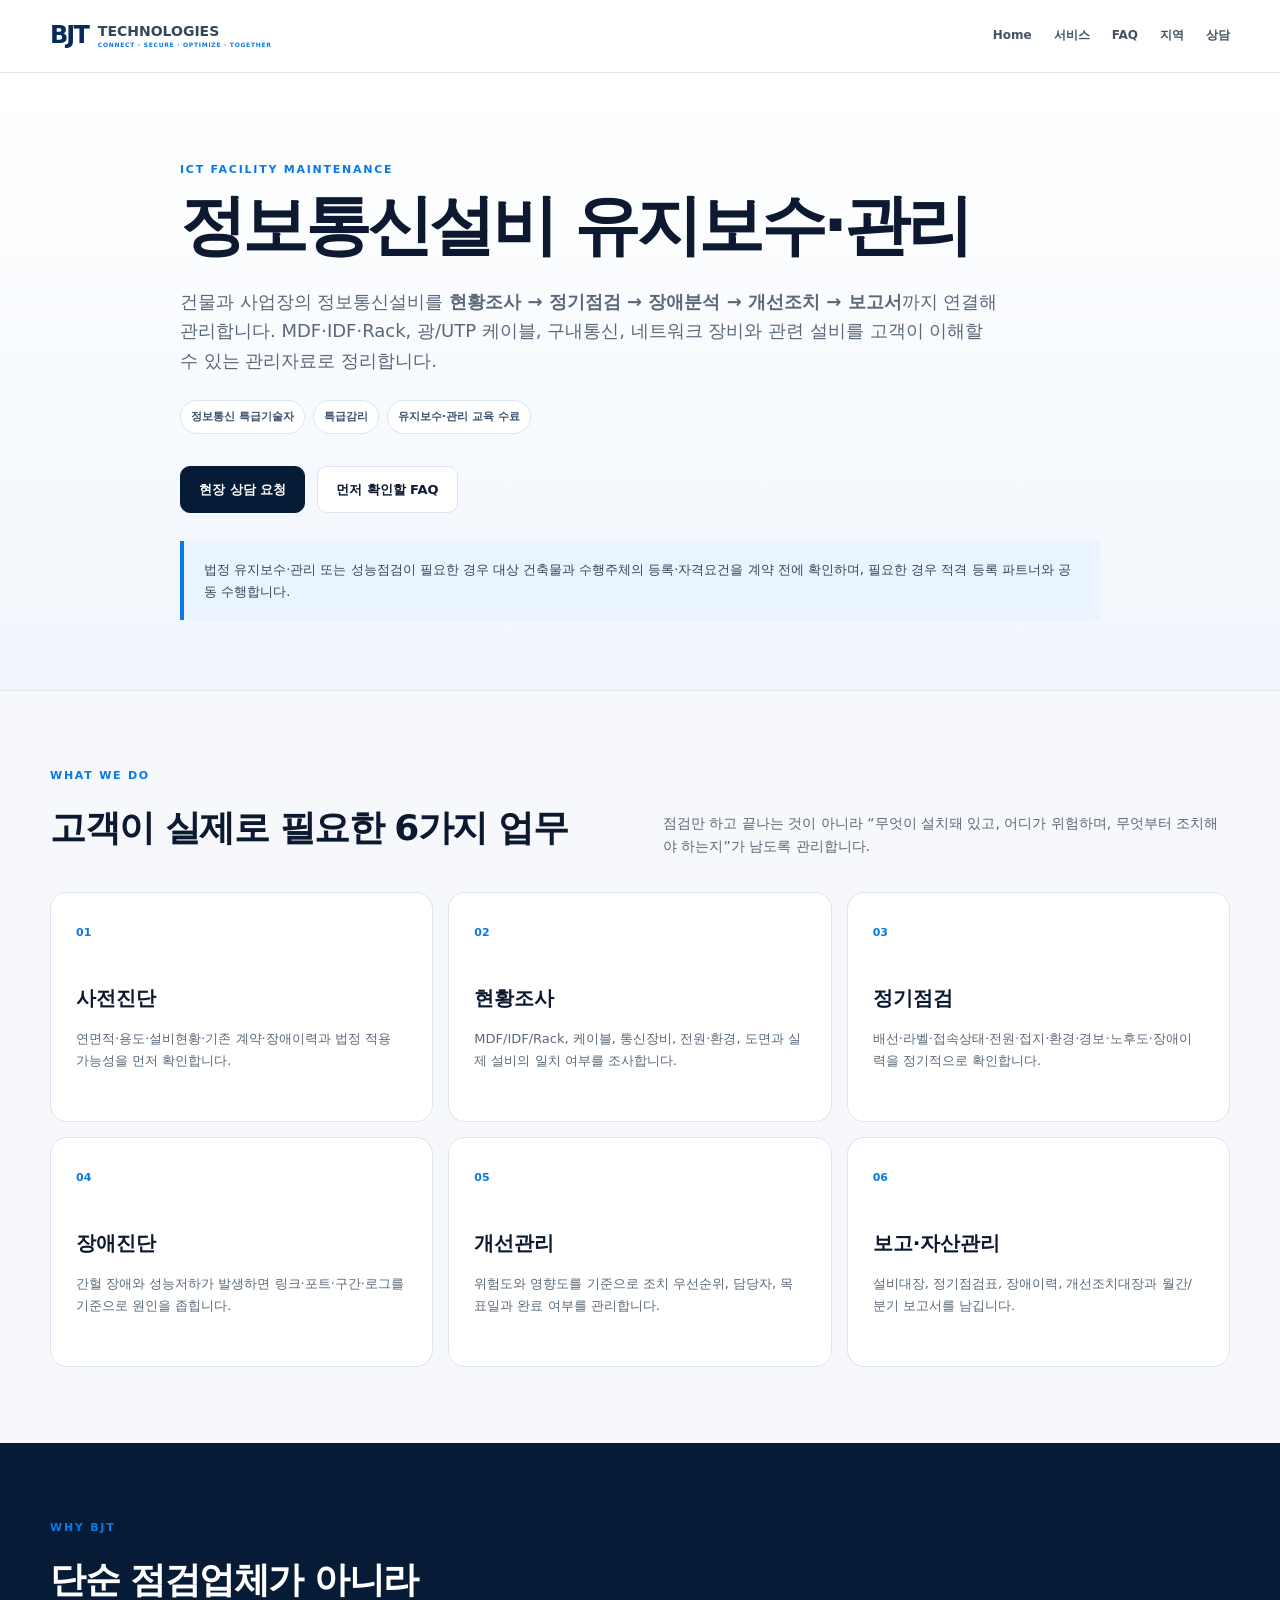
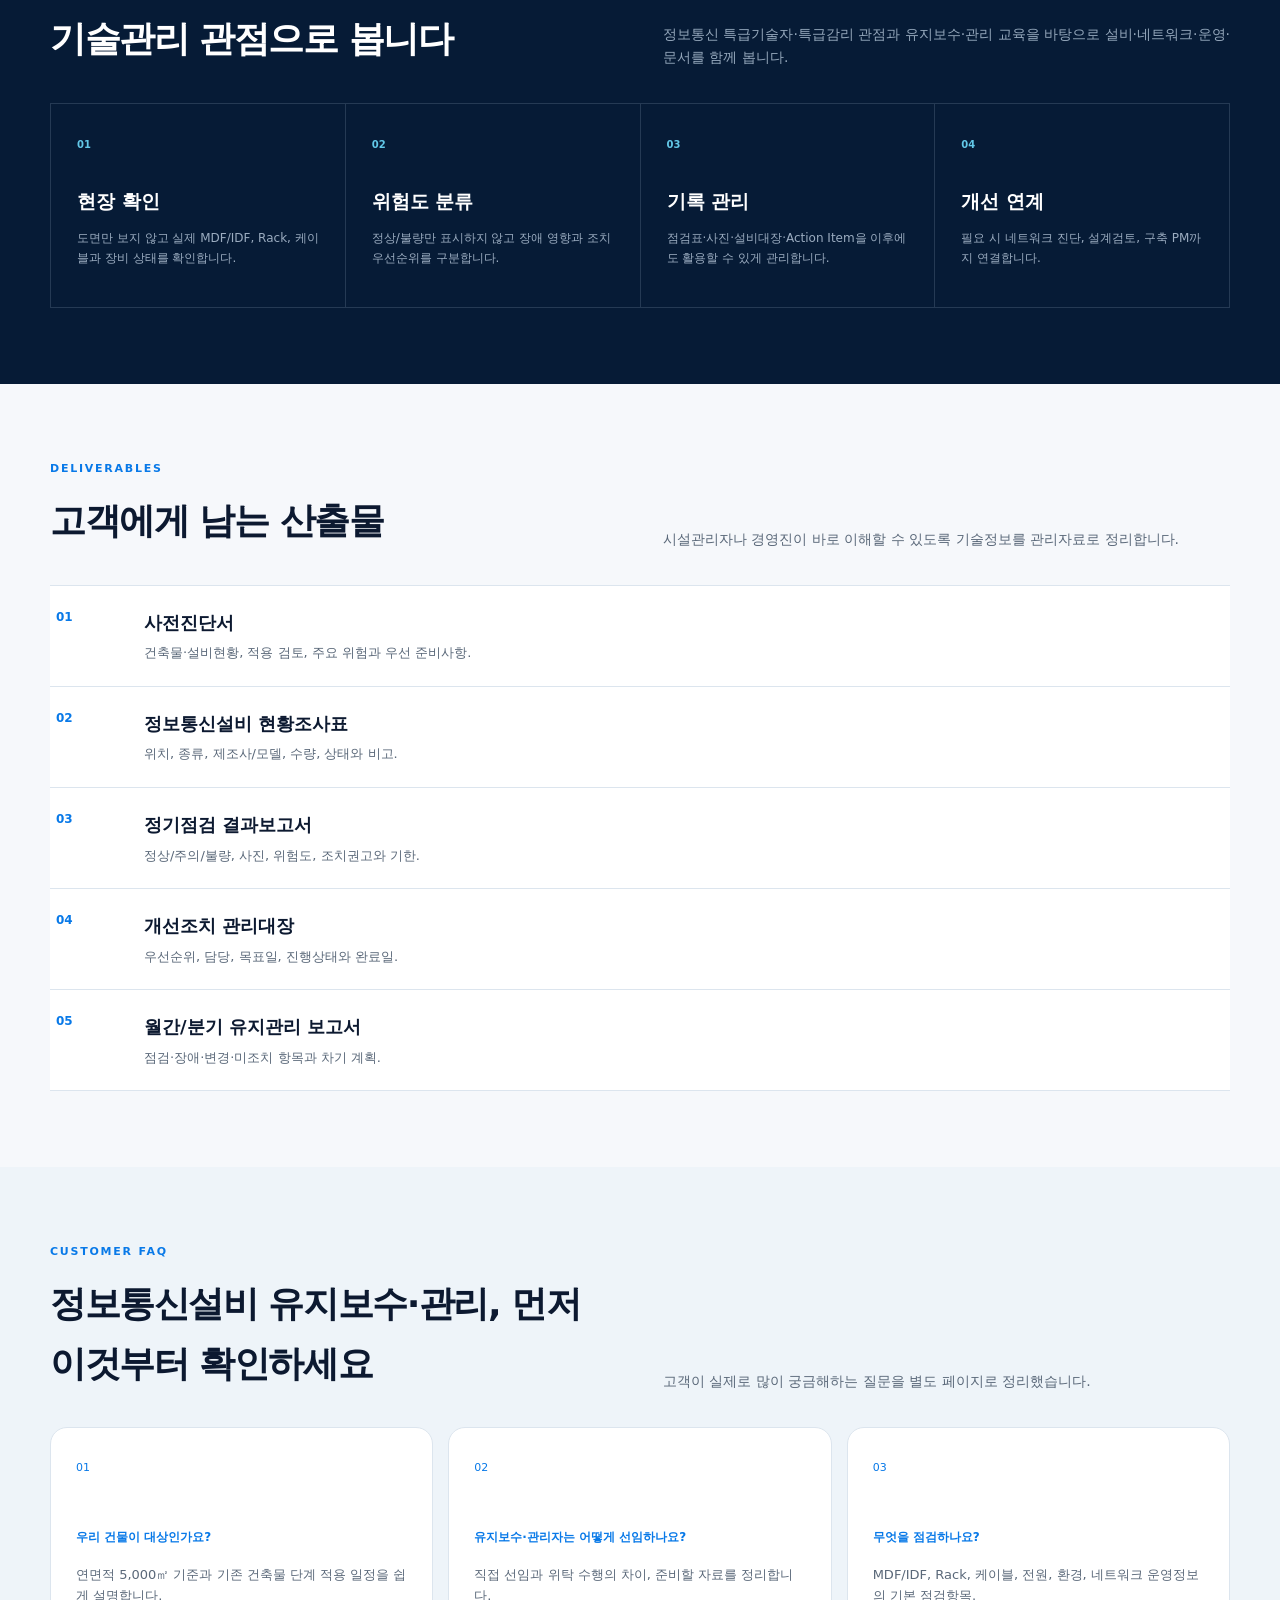
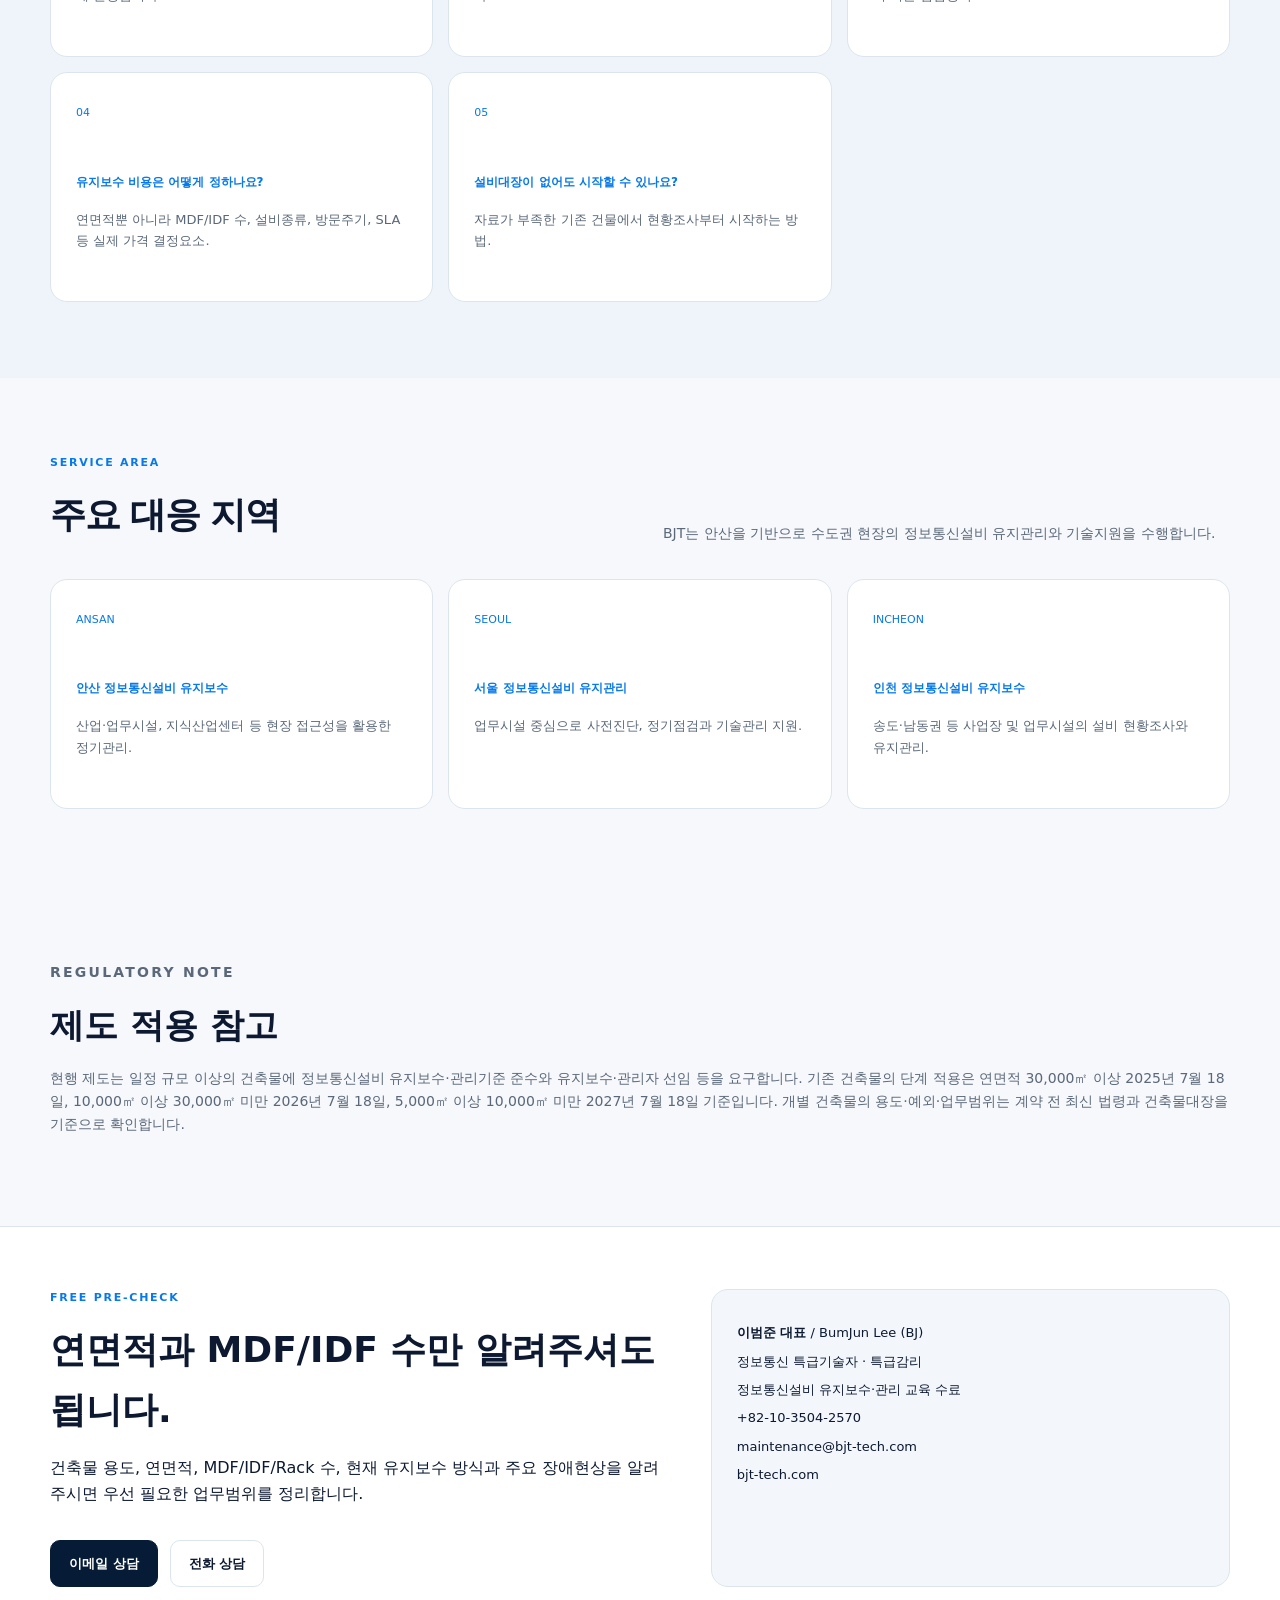
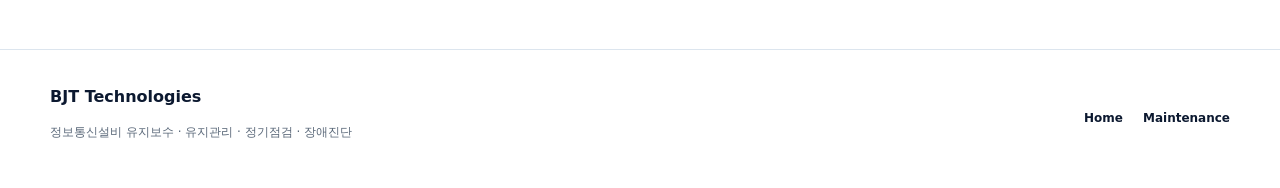
==== commit 9ff6164f: "Strengthen ICT maintenance SEO landing page" ====
--- a/maintenance.html
+++ b/maintenance.html
@@ -1,16 +1,11 @@
 <!doctype html>
-<html lang="ko"><head><meta charset="utf-8"/><meta name="viewport" content="width=device-width, initial-scale=1"/><meta name="description" content="BJT Technologies 정보통신설비 유지보수·관리 서비스. 정보통신 특급기술자·특급감리 및 유지보수·관리 교육 수료 기반으로 사전진단, 현황조사, 정기점검, 장애분석, 개선계획, 월간보고를 지원합니다."/><meta name="robots" content="index,follow"/><link rel="canonical" href="https://www.bjt-tech.com/maintenance.html"/><meta property="og:type" content="website"/><meta property="og:title" content="정보통신설비 유지보수·관리 | 특급기술자·특급감리 | BJT Technologies"/><meta property="og:description" content="정보통신설비 현황조사, 정기점검, 장애분석, 설비대장, 개선계획과 월간보고까지 체계적으로 지원합니다."/><meta property="og:url" content="https://www.bjt-tech.com/maintenance.html"/><title>정보통신설비 유지보수·관리 | 특급기술자·특급감리 | BJT Technologies</title><link rel="stylesheet" href="./styles.css"/></head>
-<body>
-<header class="site-header"><div class="shell nav-wrap"><a class="brand" href="./index.html"><span class="logo-mark">BJT</span><span class="logo-text">TECHNOLOGIES<small>CONNECT · SECURE · OPTIMIZE · TOGETHER</small></span></a><nav class="nav"><a href="./index.html">Home</a><a href="#qualification">전문역량</a><a href="#scope">업무범위</a><a href="#deliverables">산출물</a><a href="#plans">서비스</a><a href="#contact">Contact</a></nav></div></header>
-<main>
-<section class="hero maintenance-hero"><div class="shell narrow"><p class="eyebrow">ICT INFRASTRUCTURE MAINTENANCE</p><h1>정보통신설비 유지보수·관리</h1><p class="hero-lead">MDF/IDF/Rack, 케이블, 배관·트레이, 구내통신, 전화, 방송 및 네트워크 설비의 현황을 체계화하고 정기점검과 장애분석, 개선계획, 문서관리까지 연결합니다.</p><div class="trust-strip"><span>정보통신 특급기술자</span><span>특급감리</span><span>정보통신설비 유지보수·관리 교육 수료</span></div><div class="notice">법정 유지보수·관리 및 성능점검 업무는 계약 시 정보통신공사업법상 대상 여부와 수행주체의 등록·자격요건을 확인하며, 필요한 경우 적격 등록 파트너와 공동 수행합니다.</div></div></section>
-<section class="shell section" id="qualification"><div class="section-title"><div><p class="eyebrow">PROFESSIONAL QUALIFICATION</p><h2>누가 관리하느냐가 중요합니다</h2></div><p>BJT는 단순 점검대행이 아니라 정보통신 특급기술자·특급감리 관점에서 설비 상태, 운영 리스크, 장애 대응과 개선계획을 함께 봅니다.</p></div><div class="credential-panel"><div><h3>전문 자격 및 교육</h3><p>대표 이범준은 <strong>정보통신 특급기술자·특급감리</strong> 역량을 보유하고 있으며, <strong>정보통신설비 유지보수·관리 관련 교육을 수료</strong>했습니다. 현장 점검 결과를 단순 체크리스트로 끝내지 않고 설비대장, 조치 우선순위, 개선계획과 운영보고까지 연결합니다.</p></div><div class="credential-list"><span>정보통신 특급기술자</span><span>특급감리</span><span>유지보수·관리 교육 수료</span><span>통신망 설계·구축·운영 경험</span></div></div></section>
-<section class="shell section" id="scope"><div class="section-title"><div><p class="eyebrow">WORKFLOW</p><h2>업무 진행 절차</h2></div><p>현장 규모와 설비 종류에 따라 범위를 조정하되, 기본적으로 진단 → 조사 → 계획 → 점검 → 분석 → 개선의 관리 사이클로 진행합니다.</p></div>
-<div class="process-grid"><article><b>01</b><h3>사전진단</h3><p>건축물 규모·용도, 기존 관리조직, 장애이력, 주요 정보통신설비와 법정 적용 가능성을 확인합니다.</p></article><article><b>02</b><h3>현황조사</h3><p>MDF/IDF/Rack, 케이블, 주요 장비, 전원·환경, 도면과 실물의 일치 여부를 조사합니다.</p></article><article><b>03</b><h3>관리계획</h3><p>점검주기, 담당자, 장애 대응체계, 예비품, 기록관리 및 개선일정을 정의합니다.</p></article><article><b>04</b><h3>정기점검</h3><p>상태·작동·배선·라벨·전원·접지·환경·경보·노후도와 관리기록을 점검합니다.</p></article><article><b>05</b><h3>진단·개선</h3><p>필요 시 측정도구를 이용해 링크 품질, 네트워크 성능, 장애 원인을 분석하고 개선안을 제시합니다.</p></article><article><b>06</b><h3>보고·추적</h3><p>위험도, 조치주체, 목표일, 완료여부를 추적하고 월/분기 보고서로 관리합니다.</p></article></div></section>
-<section class="dark-band"><div class="shell section"><div class="section-title light"><div><p class="eyebrow">TARGET FACILITIES</p><h2>주요 관리 대상</h2></div><p>과기정통부 고시의 유지보수·관리 및 성능점검 대상 정보통신설비 분류를 참고하여 현장별 범위를 확정합니다.</p></div><div class="topic-grid"><article><span>01</span><h3>Cabling</h3><p>광섬유·꼬임·동축 케이블 및 관련 설비</p></article><article><span>02</span><h3>Pathway & Rack</h3><p>인입·옥내 배관, 트레이, 덕트, 단자함, Rack</p></article><article><span>03</span><h3>In-building Mobile</h3><p>이동통신 구내선로 관련 배관·트레이·접속함</p></article><article><span>04</span><h3>Telephony</h3><p>교환기, 전화기 및 관련 통신설비</p></article><article><span>05</span><h3>Broadcast</h3><p>방송 공동수신·방송 관련 설비</p></article><article><span>06</span><h3>Network & Operations</h3><p>현장 운영에 필요한 네트워크 장비, 전원·환경, 관리정보</p></article></div></div></section>
-<section class="shell section" id="deliverables"><div class="section-title"><div><p class="eyebrow">DELIVERABLES</p><h2>샘플 산출물</h2></div><p>BJT는 점검 행위보다 이후에도 활용할 수 있는 관리정보와 개선 추적체계를 남기는 것을 중요하게 봅니다.</p></div><div class="deliverable-list"><article><b>01</b><div><h3>사전진단서</h3><p>대상 현황, 적용 검토, 리스크, 우선 준비사항.</p></div></article><article><b>02</b><div><h3>정보통신설비 현황조사표</h3><p>설비 종류, 위치, 제조사/모델, 수량, 상태, 비고.</p></div></article><article><b>03</b><div><h3>연간 유지관리 계획</h3><p>점검주기, 역할, 장애대응, 문서관리, 개선일정.</p></div></article><article><b>04</b><div><h3>정기점검 결과보고서</h3><p>정상/주의/불량, 위험도, 사진, 조치권고, 기한.</p></div></article><article><b>05</b><div><h3>개선조치 관리대장</h3><p>담당자, 우선순위, 목표일, 진행상태, 완료일.</p></div></article><article><b>06</b><div><h3>월간/분기 유지보수 보고서</h3><p>장애, 점검, 변경, KPI, 미조치 사항, 차월계획.</p></div></article></div></section>
-<section class="pricing-band" id="plans"><div class="shell section"><div class="section-title"><div><p class="eyebrow">SERVICE MODEL</p><h2>월 정액 운영 모델</h2></div><p>실제 가격은 연면적보다 MDF/IDF/Rack 수, 설비종류, 현장점검 빈도, 장애지원 SLA와 법정 업무 포함 여부를 기준으로 산정합니다.</p></div><div class="plan-grid"><article><h3>Lite</h3><strong>기본 관리</strong><p>분기 점검, 설비대장 관리, 원격 기술자문, 개선항목 추적.</p></article><article class="featured-plan"><h3>Standard</h3><strong>정기 운영</strong><p>월/분기 점검, 장애분석 지원, 월간보고, 벤더·예비품 관리.</p></article><article><h3>Pro</h3><strong>통합 관리</strong><p>현장 정기관리, 테스트·진단, 개선투자 계획, 프로젝트/벤더 기술관리.</p></article></div></div></section>
-<section class="shell section compliance"><p class="eyebrow">REGULATORY NOTE</p><h2>제도 적용 참고</h2><p>현행 정보통신공사업법 시행령은 원칙적으로 연면적 5,000㎡ 이상 일정 건축물을 유지보수·관리 대상에 포함하며, 공동주택 등 일부 건축물은 제외합니다. 기존 건축물은 30,000㎡ 이상 2025.7.18, 10,000㎡ 이상 30,000㎡ 미만 2026.7.18, 5,000㎡ 이상 10,000㎡ 미만 2027.7.18 순으로 단계 적용됩니다. 유지보수·관리자로 선임되려는 기술계 정보통신기술자는 최초 선임 전 20시간 이상의 인정교육을 이수해야 합니다.</p><p class="legal-links"><a href="https://www.law.go.kr/LSW/lsLinkCommonInfo.do?lspttninfSeq=189089" target="_blank" rel="noreferrer">정보통신공사업법 시행령 ↗</a><a href="https://www.law.go.kr/admRulLsInfoP.do?admRulSeq=2100000261936" target="_blank" rel="noreferrer">정보통신설비 유지보수·관리기준 ↗</a></p></section>
-<section class="contact-band" id="contact"><div class="shell contact-grid"><div><p class="eyebrow">START WITH A PRE-ASSESSMENT</p><h2>현장 규모와 관리현황부터 확인합니다</h2><p>연면적, 건물용도, MDF/IDF 수, 주요 설비, 현재 유지보수 계약과 기술자 현황을 알려주시면 초기 업무범위를 정리합니다.</p></div><div class="contact-card"><p><b>이범준 대표</b> / BumJun Lee (BJ)</p><p>정보통신 특급기술자 · 특급감리</p><p>정보통신설비 유지보수·관리 교육 수료</p><p>+82-10-3504-2570</p><p><a href="mailto:maintenance@bjt-tech.com">maintenance@bjt-tech.com</a></p><p><a href="https://www.bjt-tech.com">www.bjt-tech.com</a></p></div></div></section>
-</main><footer><div class="shell footer-grid"><div><strong>BJT Technologies</strong><p>ICT Infrastructure Maintenance & Technical Advisory</p></div><div class="footer-links"><a href="./index.html">Home</a><a href="mailto:maintenance@bjt-tech.com">Email</a></div></div></footer>
-</body></html>+<html lang="ko"><head><meta charset="utf-8"/><meta name="viewport" content="width=device-width,initial-scale=1"/><meta name="description" content="정보통신설비 유지보수·관리 전문 BJT. 특급기술자·특급감리 및 유지보수·관리 교육 수료 기반 현황조사, 정기점검, 장애분석, 설비대장, 개선계획 지원."/><meta name="robots" content="index,follow"/><link rel="canonical" href="https://bjt-tech.com/maintenance.html"/><meta property="og:type" content="website"/><meta property="og:title" content="정보통신설비 유지보수·관리 | BJT"/><meta property="og:description" content="정보통신설비 현황조사, 정기점검, 장애분석, 설비대장과 개선조치까지 한 번에 관리합니다."/><meta property="og:url" content="https://bjt-tech.com/maintenance.html"/><title>정보통신설비 유지보수·관리 | 특급기술자 | BJT</title><link rel="stylesheet" href="./styles.css"/><script type="application/ld+json">{"@context":"https://schema.org","@type":"ProfessionalService","name":"BJT Technologies","url":"https://bjt-tech.com/maintenance.html","email":"maintenance@bjt-tech.com","telephone":"+82-10-3504-2570","areaServed":["안산","서울","인천","경기"],"serviceType":["정보통신설비 유지보수","정보통신설비 유지관리","정보통신설비 정기점검","MDF IDF 점검","네트워크 장애진단"]}</script></head>
+<body><header class="site-header"><div class="shell nav-wrap"><a class="brand" href="./index.html"><span class="logo-mark">BJT</span><span class="logo-text">TECHNOLOGIES<small>CONNECT · SECURE · OPTIMIZE · TOGETHER</small></span></a><nav class="nav"><a href="./index.html">Home</a><a href="#service">서비스</a><a href="#faq">FAQ</a><a href="#areas">지역</a><a href="#contact">상담</a></nav></div></header>
+<main><section class="hero maintenance-hero"><div class="shell narrow"><p class="eyebrow">ICT FACILITY MAINTENANCE</p><h1>정보통신설비 유지보수·관리</h1><p class="hero-lead">건물과 사업장의 정보통신설비를 <strong>현황조사 → 정기점검 → 장애분석 → 개선조치 → 보고서</strong>까지 연결해 관리합니다. MDF·IDF·Rack, 광/UTP 케이블, 구내통신, 네트워크 장비와 관련 설비를 고객이 이해할 수 있는 관리자료로 정리합니다.</p><div class="trust-strip"><span>정보통신 특급기술자</span><span>특급감리</span><span>유지보수·관리 교육 수료</span></div><div class="hero-actions"><a class="button primary" href="mailto:maintenance@bjt-tech.com?subject=정보통신설비%20유지보수%20상담">현장 상담 요청</a><a class="button ghost" href="#faq">먼저 확인할 FAQ</a></div><div class="notice">법정 유지보수·관리 또는 성능점검이 필요한 경우 대상 건축물과 수행주체의 등록·자격요건을 계약 전에 확인하며, 필요한 경우 적격 등록 파트너와 공동 수행합니다.</div></div></section>
+<section class="shell section" id="service"><div class="section-title"><div><p class="eyebrow">WHAT WE DO</p><h2>고객이 실제로 필요한 6가지 업무</h2></div><p>점검만 하고 끝나는 것이 아니라 “무엇이 설치돼 있고, 어디가 위험하며, 무엇부터 조치해야 하는지”가 남도록 관리합니다.</p></div><div class="process-grid"><article><b>01</b><h3>사전진단</h3><p>연면적·용도·설비현황·기존 계약·장애이력과 법정 적용 가능성을 먼저 확인합니다.</p></article><article><b>02</b><h3>현황조사</h3><p>MDF/IDF/Rack, 케이블, 통신장비, 전원·환경, 도면과 실제 설비의 일치 여부를 조사합니다.</p></article><article><b>03</b><h3>정기점검</h3><p>배선·라벨·접속상태·전원·접지·환경·경보·노후도·장애이력을 정기적으로 확인합니다.</p></article><article><b>04</b><h3>장애진단</h3><p>간헐 장애와 성능저하가 발생하면 링크·포트·구간·로그를 기준으로 원인을 좁힙니다.</p></article><article><b>05</b><h3>개선관리</h3><p>위험도와 영향도를 기준으로 조치 우선순위, 담당자, 목표일과 완료 여부를 관리합니다.</p></article><article><b>06</b><h3>보고·자산관리</h3><p>설비대장, 정기점검표, 장애이력, 개선조치대장과 월간/분기 보고서를 남깁니다.</p></article></div></section>
+<section class="dark-band"><div class="shell section"><div class="section-title light"><div><p class="eyebrow">WHY BJT</p><h2>단순 점검업체가 아니라<br/>기술관리 관점으로 봅니다</h2></div><p>정보통신 특급기술자·특급감리 관점과 유지보수·관리 교육을 바탕으로 설비·네트워크·운영·문서를 함께 봅니다.</p></div><div class="value-grid"><article><b>01</b><h3>현장 확인</h3><p>도면만 보지 않고 실제 MDF/IDF, Rack, 케이블과 장비 상태를 확인합니다.</p></article><article><b>02</b><h3>위험도 분류</h3><p>정상/불량만 표시하지 않고 장애 영향과 조치 우선순위를 구분합니다.</p></article><article><b>03</b><h3>기록 관리</h3><p>점검표·사진·설비대장·Action Item을 이후에도 활용할 수 있게 관리합니다.</p></article><article><b>04</b><h3>개선 연계</h3><p>필요 시 네트워크 진단, 설계검토, 구축 PM까지 연결합니다.</p></article></div></div></section>
+<section class="shell section"><div class="section-title"><div><p class="eyebrow">DELIVERABLES</p><h2>고객에게 남는 산출물</h2></div><p>시설관리자나 경영진이 바로 이해할 수 있도록 기술정보를 관리자료로 정리합니다.</p></div><div class="deliverable-list"><article><b>01</b><div><h3>사전진단서</h3><p>건축물·설비현황, 적용 검토, 주요 위험과 우선 준비사항.</p></div></article><article><b>02</b><div><h3>정보통신설비 현황조사표</h3><p>위치, 종류, 제조사/모델, 수량, 상태와 비고.</p></div></article><article><b>03</b><div><h3>정기점검 결과보고서</h3><p>정상/주의/불량, 사진, 위험도, 조치권고와 기한.</p></div></article><article><b>04</b><div><h3>개선조치 관리대장</h3><p>우선순위, 담당, 목표일, 진행상태와 완료일.</p></div></article><article><b>05</b><div><h3>월간/분기 유지관리 보고서</h3><p>점검·장애·변경·미조치 항목과 차기 계획.</p></div></article></div></section>
+<section class="pricing-band" id="faq"><div class="shell section"><div class="section-title"><div><p class="eyebrow">CUSTOMER FAQ</p><h2>정보통신설비 유지보수·관리, 먼저 이것부터 확인하세요</h2></div><p>고객이 실제로 많이 궁금해하는 질문을 별도 페이지로 정리했습니다.</p></div><div class="service-grid"><article><span>01</span><h3><a href="./faq-maintenance-target.html">우리 건물이 대상인가요?</a></h3><p>연면적 5,000㎡ 기준과 기존 건축물 단계 적용 일정을 쉽게 설명합니다.</p></article><article><span>02</span><h3><a href="./faq-maintenance-manager.html">유지보수·관리자는 어떻게 선임하나요?</a></h3><p>직접 선임과 위탁 수행의 차이, 준비할 자료를 정리합니다.</p></article><article><span>03</span><h3><a href="./faq-maintenance-checklist.html">무엇을 점검하나요?</a></h3><p>MDF/IDF, Rack, 케이블, 전원, 환경, 네트워크 운영정보의 기본 점검항목.</p></article><article><span>04</span><h3><a href="./faq-maintenance-cost.html">유지보수 비용은 어떻게 정하나요?</a></h3><p>연면적뿐 아니라 MDF/IDF 수, 설비종류, 방문주기, SLA 등 실제 가격 결정요소.</p></article><article><span>05</span><h3><a href="./faq-maintenance-start.html">설비대장이 없어도 시작할 수 있나요?</a></h3><p>자료가 부족한 기존 건물에서 현황조사부터 시작하는 방법.</p></article></div></div></section>
+<section class="shell section" id="areas"><div class="section-title"><div><p class="eyebrow">SERVICE AREA</p><h2>주요 대응 지역</h2></div><p>BJT는 안산을 기반으로 수도권 현장의 정보통신설비 유지관리와 기술지원을 수행합니다.</p></div><div class="service-grid"><article><span>ANSAN</span><h3><a href="./ansan-ict-maintenance.html">안산 정보통신설비 유지보수</a></h3><p>산업·업무시설, 지식산업센터 등 현장 접근성을 활용한 정기관리.</p></article><article><span>SEOUL</span><h3><a href="./seoul-ict-maintenance.html">서울 정보통신설비 유지관리</a></h3><p>업무시설 중심으로 사전진단, 정기점검과 기술관리 지원.</p></article><article><span>INCHEON</span><h3><a href="./incheon-ict-maintenance.html">인천 정보통신설비 유지보수</a></h3><p>송도·남동권 등 사업장 및 업무시설의 설비 현황조사와 유지관리.</p></article></div></section>
+<section class="shell section compliance"><p class="eyebrow">REGULATORY NOTE</p><h2>제도 적용 참고</h2><p>현행 제도는 일정 규모 이상의 건축물에 정보통신설비 유지보수·관리기준 준수와 유지보수·관리자 선임 등을 요구합니다. 기존 건축물의 단계 적용은 연면적 30,000㎡ 이상 2025년 7월 18일, 10,000㎡ 이상 30,000㎡ 미만 2026년 7월 18일, 5,000㎡ 이상 10,000㎡ 미만 2027년 7월 18일 기준입니다. 개별 건축물의 용도·예외·업무범위는 계약 전 최신 법령과 건축물대장을 기준으로 확인합니다.</p></section>
+<section class="contact-band" id="contact"><div class="shell contact-grid"><div><p class="eyebrow">FREE PRE-CHECK</p><h2>연면적과 MDF/IDF 수만 알려주셔도 됩니다.</h2><p>건축물 용도, 연면적, MDF/IDF/Rack 수, 현재 유지보수 방식과 주요 장애현상을 알려주시면 우선 필요한 업무범위를 정리합니다.</p><div class="contact-actions"><a class="button primary" href="mailto:maintenance@bjt-tech.com?subject=정보통신설비%20유지보수%20사전진단">이메일 상담</a><a class="button ghost" href="tel:+821035042570">전화 상담</a></div></div><div class="contact-card"><p><b>이범준 대표</b> / BumJun Lee (BJ)</p><p>정보통신 특급기술자 · 특급감리</p><p>정보통신설비 유지보수·관리 교육 수료</p><p>+82-10-3504-2570</p><p><a href="mailto:maintenance@bjt-tech.com">maintenance@bjt-tech.com</a></p><p><a href="https://bjt-tech.com">bjt-tech.com</a></p></div></div></section></main><footer><div class="shell footer-grid"><div><strong>BJT Technologies</strong><p>정보통신설비 유지보수 · 유지관리 · 정기점검 · 장애진단</p></div><div class="footer-links"><a href="./index.html">Home</a><a href="mailto:maintenance@bjt-tech.com">Maintenance</a></div></div></footer></body></html>
